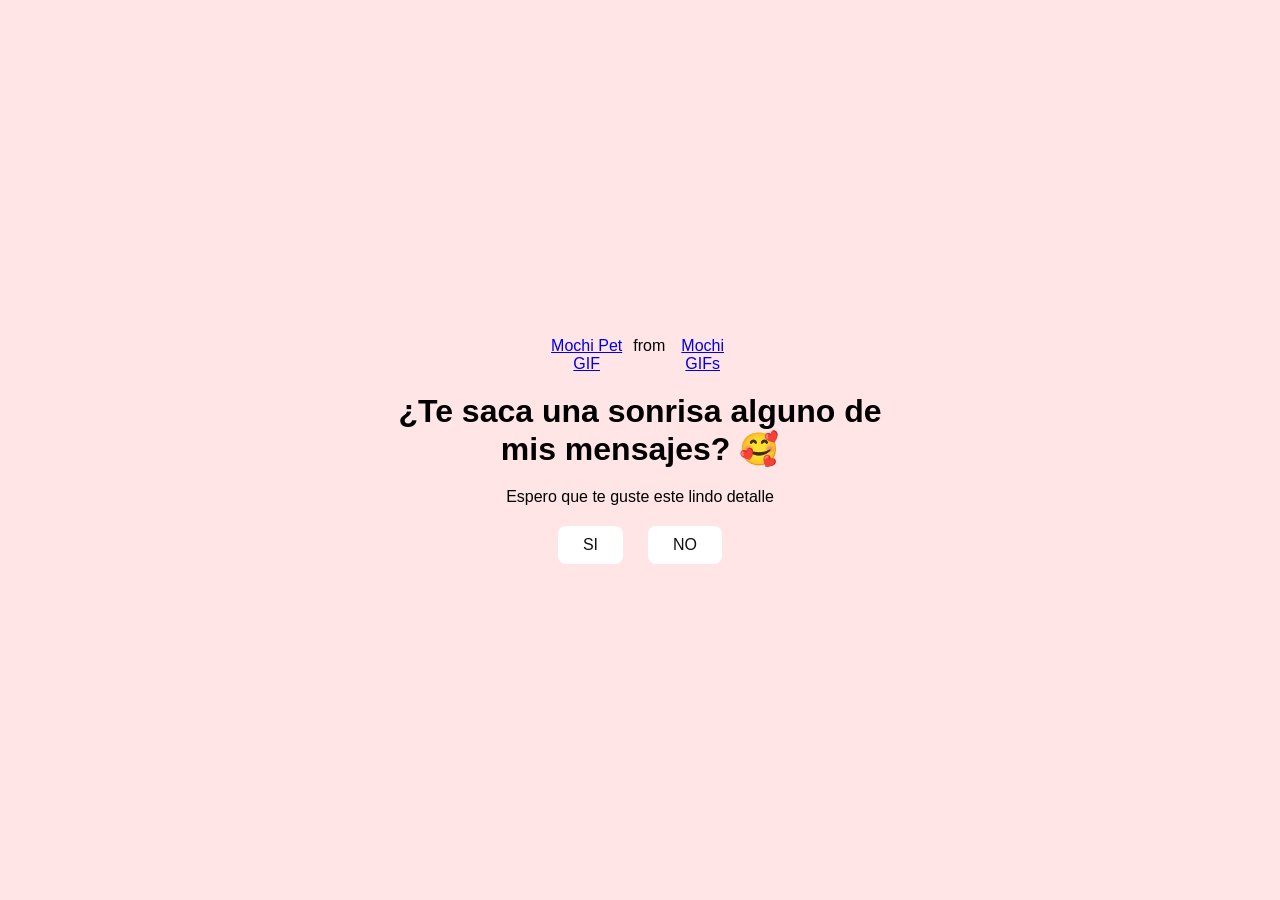
==== index.html @ 16d5e644 "update" ====
<!DOCTYPE html>
<html lang="en">
<head>
    <meta charset="UTF-8">
    <meta name="viewport" content="width=device-width, initial-scale=1.0">
    <link rel="stylesheet" href="style.css">
    <title>Te gustaria salir conmigo?</title>
</head>
<body>
    <div class="container">
        <div class="tenor-gif-embed" data-postid="2871482820979272488" data-share-method="host" data-aspect-ratio="1.28351" data-width="100%"><a href="https://tenor.com/view/mochi-pet-mochi-cat-cute-squiddy-gif-2871482820979272488">Mochi Pet GIF</a>from <a href="https://tenor.com/search/mochi-gifs">Mochi GIFs</a></div> <script type="text/javascript" async src="https://tenor.com/embed.js"></script>
        <h1>¿Te saca una sonrisa alguno de mis mensajes? 🥰</h1>
        <p>Espero que te guste este lindo detalle</p>
        <div class="btn">
            <a href="si.html">SI</a>
            <a href="no1.html">NO</a>
        </div>
    </div>
</body>
</html>
---- style.css ----
* {
    margin: 0;
    padding: 0;
    box-sizing: border-box;
    font-family: sans-serif;
}

body {
    position: relative;
    width: 100%;
    min-height: 100vh;
    display: flex;
    justify-content: center;
    align-items: center;
    background-color: #ffe5e5;
}

.container {
    display: flex;
    flex-direction: column;
    text-align: center;
    align-items: center;
    gap: 20px;
    max-width: 500px;
    margin: 20px;
}

.container .tenor-gif-embed {
    display: flex;
    max-width: 200px;
}

.container .btn {
    display: flex;
    gap: 25px;
}

.btn a {
    text-decoration: none;
    color: #111;
    background: #fff;
    padding: 10px 25px;
    border-radius: 8px;
    box-shadow: 0.5rem 1rem 3rem hsl(0, 0, 0,0.3);

}
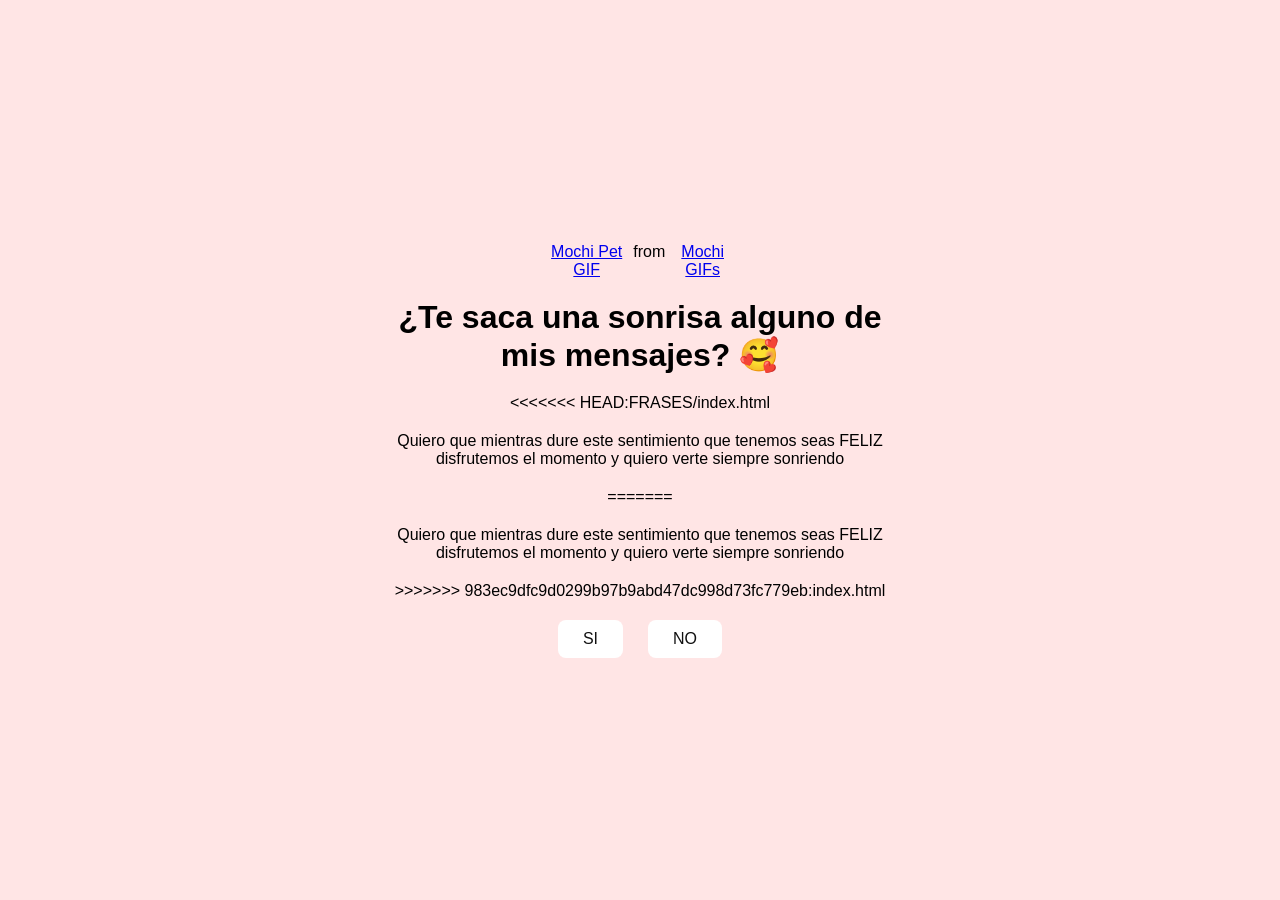
==== commit 96701bef: "update 2" ====
--- a/index.html
+++ b/index.html
@@ -4,17 +4,21 @@
     <meta charset="UTF-8">
     <meta name="viewport" content="width=device-width, initial-scale=1.0">
     <link rel="stylesheet" href="style.css">
-    <title>Te gustaria salir conmigo?</title>
+    <title>Te estas convirtiendo en alguien super especial</title>
 </head>
 <body>
     <div class="container">
         <div class="tenor-gif-embed" data-postid="2871482820979272488" data-share-method="host" data-aspect-ratio="1.28351" data-width="100%"><a href="https://tenor.com/view/mochi-pet-mochi-cat-cute-squiddy-gif-2871482820979272488">Mochi Pet GIF</a>from <a href="https://tenor.com/search/mochi-gifs">Mochi GIFs</a></div> <script type="text/javascript" async src="https://tenor.com/embed.js"></script>
         <h1>¿Te saca una sonrisa alguno de mis mensajes? 🥰</h1>
-        <p>Espero que te guste este lindo detalle</p>
+<<<<<<< HEAD:FRASES/index.html
+        <p>Quiero que mientras dure este sentimiento que tenemos seas FELIZ disfrutemos el momento y quiero verte siempre sonriendo</p>
+=======
+        <p> Quiero que mientras dure este sentimiento que tenemos seas FELIZ disfrutemos el momento y quiero verte siempre sonriendo  </p>
+>>>>>>> 983ec9dfc9d0299b97b9abd47dc998d73fc779eb:index.html
         <div class="btn">
             <a href="si.html">SI</a>
             <a href="no1.html">NO</a>
         </div>
     </div>
 </body>
-</html>+</html>
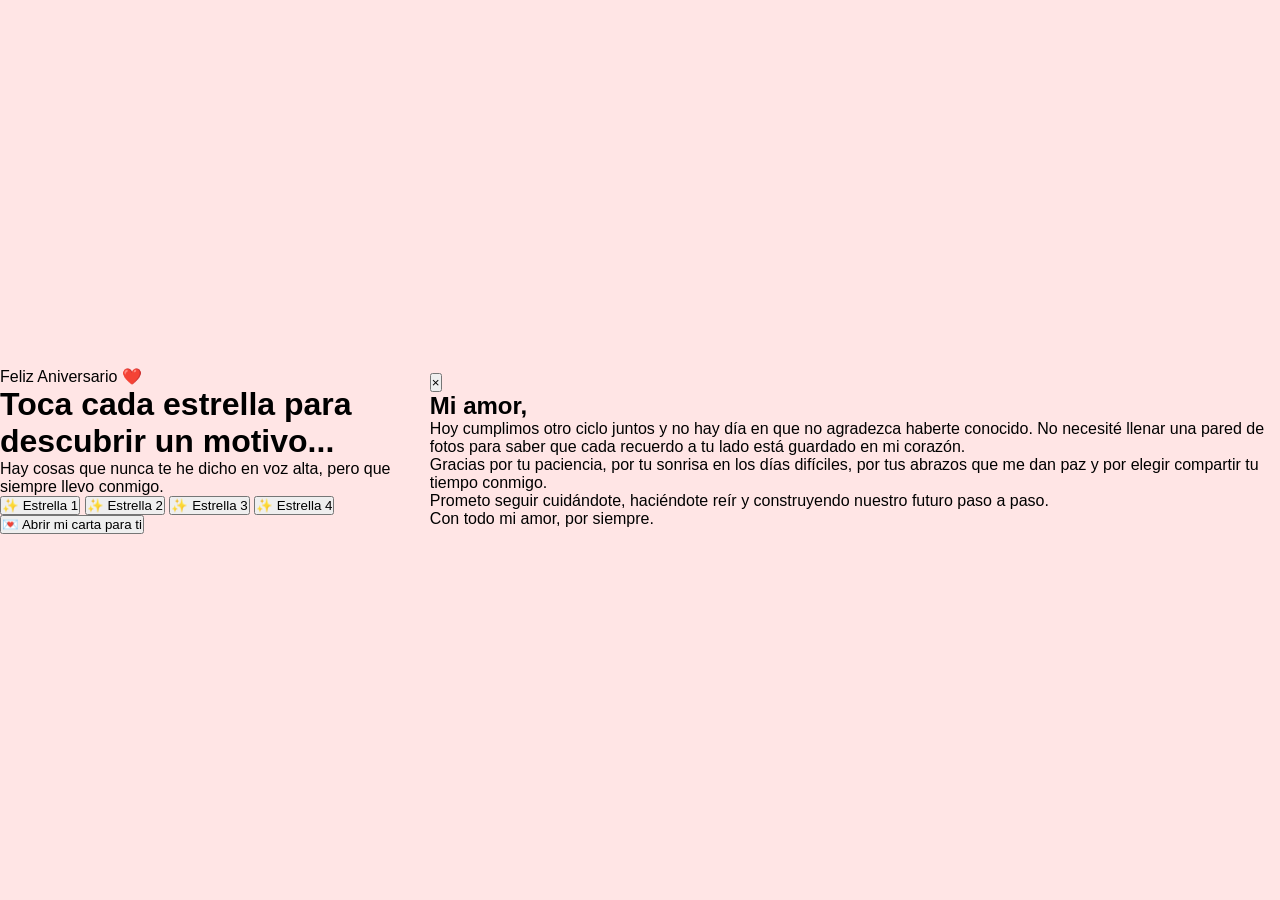
==== commit d68a675d: "Update HTML structure and content for anniversary page" ====
--- a/index.html
+++ b/index.html
@@ -1,24 +1,70 @@
 <!DOCTYPE html>
-<html lang="en">
+<html lang="es">
 <head>
-    <meta charset="UTF-8">
-    <meta name="viewport" content="width=device-width, initial-scale=1.0">
-    <link rel="stylesheet" href="style.css">
-    <title>Te estas convirtiendo en alguien super especial</title>
+  <meta charset="UTF-8">
+  <meta name="viewport" content="width=device-width, initial-scale=1.0">
+  <title>Para ti, mi amor ✨</title>
+  <link rel="stylesheet" href="style.css">
+  <link href="https://fonts.googleapis.com/css2?family=Caveat:wght@600&family=Poppins:wght@300;400;600&display=swap" rel="stylesheet">
 </head>
 <body>
-    <div class="container">
-        <div class="tenor-gif-embed" data-postid="2871482820979272488" data-share-method="host" data-aspect-ratio="1.28351" data-width="100%"><a href="https://tenor.com/view/mochi-pet-mochi-cat-cute-squiddy-gif-2871482820979272488">Mochi Pet GIF</a>from <a href="https://tenor.com/search/mochi-gifs">Mochi GIFs</a></div> <script type="text/javascript" async src="https://tenor.com/embed.js"></script>
-        <h1>¿Te saca una sonrisa alguno de mis mensajes? 🥰</h1>
-<<<<<<< HEAD:FRASES/index.html
-        <p>Quiero que mientras dure este sentimiento que tenemos seas FELIZ disfrutemos el momento y quiero verte siempre sonriendo</p>
-=======
-        <p> Quiero que mientras dure este sentimiento que tenemos seas FELIZ disfrutemos el momento y quiero verte siempre sonriendo  </p>
->>>>>>> 983ec9dfc9d0299b97b9abd47dc998d73fc779eb:index.html
-        <div class="btn">
-            <a href="si.html">SI</a>
-            <a href="no1.html">NO</a>
-        </div>
+
+  <!-- Fondo de estrellas animadas -->
+  <div id="sky"></div>
+
+  <!-- Contenedor principal -->
+  <main class="card">
+    <div class="header">
+      <span class="tag">Feliz Aniversario ❤️</span>
+      <h1 id="title">Toca cada estrella para descubrir un motivo...</h1>
+      <p class="subtitle">Hay cosas que nunca te he dicho en voz alta, pero que siempre llevo conmigo.</p>
     </div>
+
+    <!-- Las 4 estrellas interactivas -->
+    <div class="stars-grid">
+      <button class="star-btn" onclick="revealMemory(0)">
+        <span class="icon">✨</span>
+        <span class="label">Estrella 1</span>
+      </button>
+      <button class="star-btn" onclick="revealMemory(1)">
+        <span class="icon">✨</span>
+        <span class="label">Estrella 2</span>
+      </button>
+      <button class="star-btn" onclick="revealMemory(2)">
+        <span class="icon">✨</span>
+        <span class="label">Estrella 3</span>
+      </button>
+      <button class="star-btn" onclick="revealMemory(3)">
+        <span class="icon">✨</span>
+        <span class="label">Estrella 4</span>
+      </button>
+    </div>
+
+    <!-- Área donde aparece el texto al tocar una estrella -->
+    <div id="memory-display" class="memory-box hidden">
+      <p id="memory-text"></p>
+    </div>
+
+    <!-- Botón que se desbloquea al final -->
+    <div id="final-action" class="hidden">
+      <button class="btn-letter" onclick="openLetter()">💌 Abrir mi carta para ti</button>
+    </div>
+  </main>
+
+  <!-- Modal / Ventana de la carta final -->
+  <div id="letter-modal" class="modal hidden">
+    <div class="modal-content">
+      <button class="close-btn" onclick="closeLetter()">&times;</button>
+      <h2>Mi amor,</h2>
+      <div class="letter-body">
+        <p>Hoy cumplimos otro ciclo juntos y no hay día en que no agradezca haberte conocido. No necesité llenar una pared de fotos para saber que cada recuerdo a tu lado está guardado en mi corazón.</p>
+        <p>Gracias por tu paciencia, por tu sonrisa en los días difíciles, por tus abrazos que me dan paz y por elegir compartir tu tiempo conmigo.</p>
+        <p>Prometo seguir cuidándote, haciéndote reír y construyendo nuestro futuro paso a paso.</p>
+        <p class="signature">Con todo mi amor, por siempre.</p>
+      </div>
+    </div>
+  </div>
+
+  <script src="script.js"></script>
 </body>
 </html>
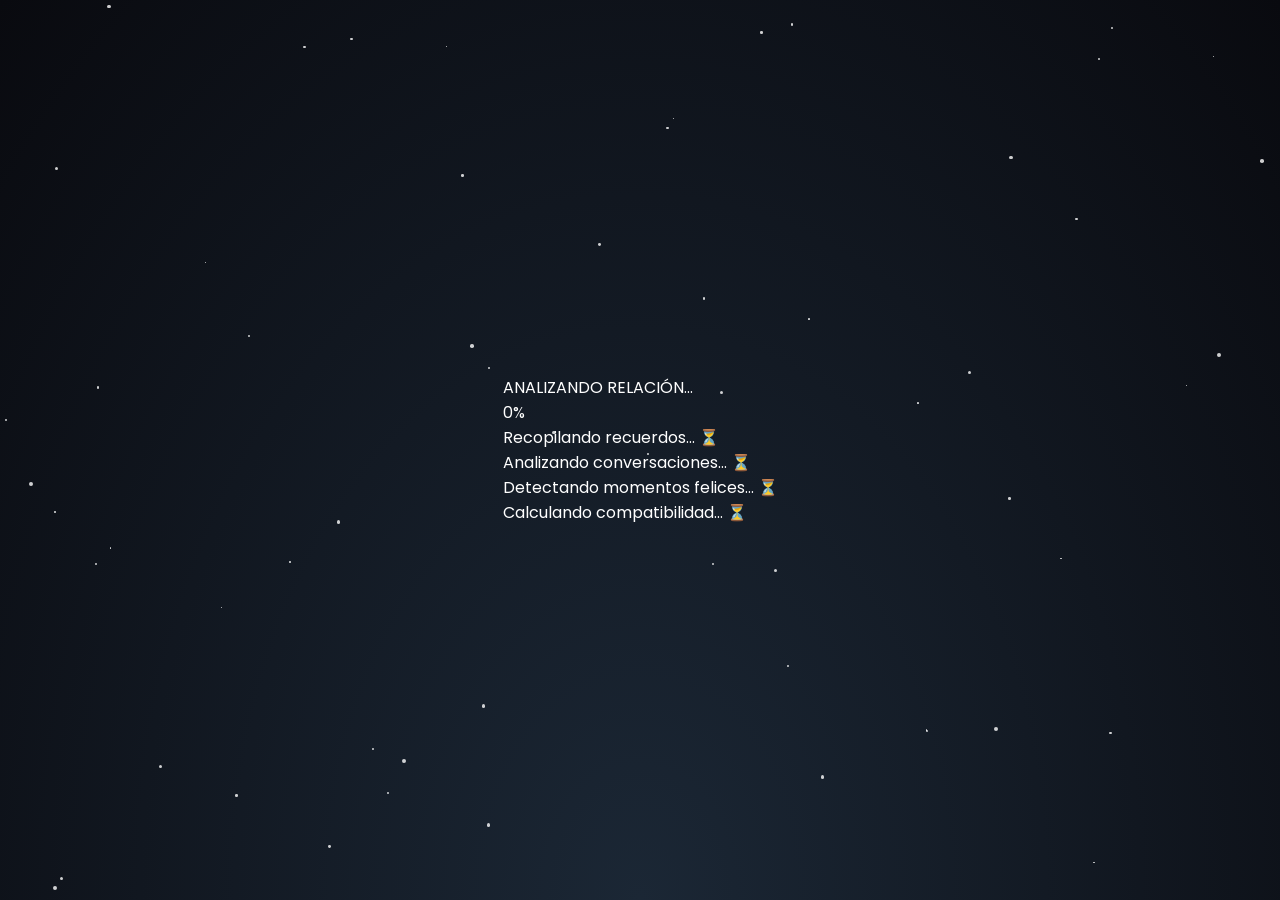
==== commit 766b7f5f: "Update index.html" ====
--- a/index.html
+++ b/index.html
@@ -5,18 +5,45 @@
   <meta name="viewport" content="width=device-width, initial-scale=1.0">
   <title>Para ti, mi amor ✨</title>
   <link rel="stylesheet" href="style.css">
-  <link href="https://fonts.googleapis.com/css2?family=Caveat:wght@600&family=Poppins:wght@300;400;600&display=swap" rel="stylesheet">
+  <link href="https://fonts.googleapis.com/css2?family=Caveat:wght@600&family=Poppins:wght@300;400;600&family=Fira+Code:wght@400;600&display=swap" rel="stylesheet">
 </head>
 <body>
 
-  <!-- Fondo de estrellas animadas -->
+  <!-- PANTALLA DE INICIO: Simulando el Análisis del Sistema -->
+  <div id="intro-screen" class="intro-overlay">
+    <div class="terminal-box">
+      <p class="terminal-header">ANALIZANDO RELACIÓN...</p>
+      
+      <div class="progress-bar-container">
+        <div id="progress-fill"></div>
+      </div>
+      <p id="progress-text">0%</p>
+
+      <div class="checklist">
+        <div id="check-1" class="check-item">Recopilando recuerdos... <span class="mark">⏳</span></div>
+        <div id="check-2" class="check-item">Analizando conversaciones... <span class="mark">⏳</span></div>
+        <div id="check-3" class="check-item">Detectando momentos felices... <span class="mark">⏳</span></div>
+        <div id="check-4" class="check-item">Calculando compatibilidad... <span class="mark">⏳</span></div>
+      </div>
+
+      <!-- Resultado del Error 404 (Aparece al terminar la carga) -->
+      <div id="error-container" class="error-container hidden">
+        <h1 class="error-code">ERROR 404</h1>
+        <p class="error-title">No se puede calcular.</p>
+        <p class="error-quote">"Hay cosas que no caben en un algoritmo."</p>
+        <p class="error-emoji">😂❤️</p>
+        <button class="btn-start" onclick="startExperience()">Entrar a nuestra historia ✨</button>
+      </div>
+    </div>
+  </div>
+
+  <!-- FONDO DE ESTRELLAS Y EXPERIENCIA REAL (Oculto al inicio) -->
   <div id="sky"></div>
 
-  <!-- Contenedor principal -->
-  <main class="card">
+  <main id="main-content" class="card hidden">
     <div class="header">
       <span class="tag">Feliz Aniversario ❤️</span>
-      <h1 id="title">Toca cada estrella para descubrir un motivo...</h1>
+      <h1>Toca cada estrella para descubrir un motivo...</h1>
       <p class="subtitle">Hay cosas que nunca te he dicho en voz alta, pero que siempre llevo conmigo.</p>
     </div>
 
@@ -40,26 +67,26 @@
       </button>
     </div>
 
-    <!-- Área donde aparece el texto al tocar una estrella -->
+    <!-- Área de mensajes -->
     <div id="memory-display" class="memory-box hidden">
       <p id="memory-text"></p>
     </div>
 
-    <!-- Botón que se desbloquea al final -->
+    <!-- Botón final de la carta -->
     <div id="final-action" class="hidden">
       <button class="btn-letter" onclick="openLetter()">💌 Abrir mi carta para ti</button>
     </div>
   </main>
 
-  <!-- Modal / Ventana de la carta final -->
+  <!-- Modal de la carta -->
   <div id="letter-modal" class="modal hidden">
     <div class="modal-content">
       <button class="close-btn" onclick="closeLetter()">&times;</button>
       <h2>Mi amor,</h2>
       <div class="letter-body">
-        <p>Hoy cumplimos otro ciclo juntos y no hay día en que no agradezca haberte conocido. No necesité llenar una pared de fotos para saber que cada recuerdo a tu lado está guardado en mi corazón.</p>
-        <p>Gracias por tu paciencia, por tu sonrisa en los días difíciles, por tus abrazos que me dan paz y por elegir compartir tu tiempo conmigo.</p>
-        <p>Prometo seguir cuidándote, haciéndote reír y construyendo nuestro futuro paso a paso.</p>
+        <p>Ningún sistema del mundo podría calcular lo mucho que significas para mí. Ni los números ni los códigos alcanzan para medir todo lo bonito que hemos construido.</p>
+        <p>Gracias por tu paciencia, por tu risa, por tus abrazos y por elegir caminar a mi lado. Eres mi casualidad más bonita y mi certeza favorita.</p>
+        <p>Prometo seguir cuidándote y haciendo de cada día un motivo para sonreír.</p>
         <p class="signature">Con todo mi amor, por siempre.</p>
       </div>
     </div>
--- a/style.css
+++ b/style.css
@@ -1,46 +1,236 @@
 * {
-    margin: 0;
-    padding: 0;
-    box-sizing: border-box;
-    font-family: sans-serif;
+  margin: 0;
+  padding: 0;
+  box-sizing: border-box;
 }
 
 body {
-    position: relative;
-    width: 100%;
-    min-height: 100vh;
-    display: flex;
-    justify-content: center;
-    align-items: center;
-    background-color: #ffe5e5;
-}
-
-.container {
-    display: flex;
-    flex-direction: column;
-    text-align: center;
-    align-items: center;
-    gap: 20px;
-    max-width: 500px;
-    margin: 20px;
-}
-
-.container .tenor-gif-embed {
-    display: flex;
-    max-width: 200px;
-}
-
-.container .btn {
-    display: flex;
-    gap: 25px;
-}
-
-.btn a {
-    text-decoration: none;
-    color: #111;
-    background: #fff;
-    padding: 10px 25px;
-    border-radius: 8px;
-    box-shadow: 0.5rem 1rem 3rem hsl(0, 0, 0,0.3);
-
-}+  min-height: 100vh;
+  background: radial-gradient(ellipse at bottom, #1B2735 0%, #090A0F 100%);
+  color: #fff;
+  font-family: 'Poppins', sans-serif;
+  display: flex;
+  justify-content: center;
+  align-items: center;
+  padding: 20px;
+  overflow-x: hidden;
+  position: relative;
+}
+
+/* Partículas del cielo */
+#sky {
+  position: fixed;
+  top: 0;
+  left: 0;
+  width: 100%;
+  height: 100%;
+  pointer-events: none;
+  z-index: 1;
+}
+
+.star-particle {
+  position: absolute;
+  background: white;
+  border-radius: 50%;
+  opacity: 0.8;
+  animation: twinkle infinite alternate;
+}
+
+@keyframes twinkle {
+  0% { opacity: 0.2; transform: scale(0.8); }
+  100% { opacity: 1; transform: scale(1.2); }
+}
+
+/* Tarjeta Central */
+.card {
+  position: relative;
+  z-index: 2;
+  background: rgba(255, 255, 255, 0.08);
+  backdrop-filter: blur(15px);
+  -webkit-backdrop-filter: blur(15px);
+  border: 1px solid rgba(255, 255, 255, 0.15);
+  border-radius: 24px;
+  padding: 35px 25px;
+  max-width: 480px;
+  width: 100%;
+  text-align: center;
+  box-shadow: 0 15px 35px rgba(0, 0, 0, 0.5);
+}
+
+.tag {
+  background: rgba(255, 75, 110, 0.2);
+  color: #ff758c;
+  padding: 6px 14px;
+  border-radius: 20px;
+  font-size: 0.85rem;
+  font-weight: 600;
+  display: inline-block;
+  margin-bottom: 12px;
+}
+
+h1 {
+  font-size: 1.4rem;
+  font-weight: 600;
+  margin-bottom: 10px;
+  line-height: 1.4;
+}
+
+.subtitle {
+  font-size: 0.9rem;
+  color: #d1d5db;
+  margin-bottom: 25px;
+}
+
+/* Botones de Estrellas */
+.stars-grid {
+  display: grid;
+  grid-template-columns: repeat(2, 1fr);
+  gap: 15px;
+  margin-bottom: 20px;
+}
+
+.star-btn {
+  background: rgba(255, 255, 255, 0.05);
+  border: 1px solid rgba(255, 255, 255, 0.2);
+  color: #fff;
+  border-radius: 16px;
+  padding: 18px 10px;
+  cursor: pointer;
+  display: flex;
+  flex-direction: column;
+  align-items: center;
+  gap: 6px;
+  transition: all 0.3s ease;
+}
+
+.star-btn .icon {
+  font-size: 1.8rem;
+  transition: transform 0.3s;
+}
+
+.star-btn .label {
+  font-size: 0.85rem;
+  font-weight: 500;
+}
+
+.star-btn:hover {
+  background: rgba(255, 215, 0, 0.15);
+  border-color: #ffd700;
+  transform: translateY(-3px);
+}
+
+.star-btn.opened {
+  border-color: #ff758c;
+  background: rgba(255, 117, 140, 0.15);
+}
+
+/* Área de mensajes */
+.memory-box {
+  background: rgba(0, 0, 0, 0.3);
+  border-radius: 16px;
+  padding: 16px;
+  margin-top: 15px;
+  border-left: 3px solid #ff758c;
+  animation: fadeIn 0.4s ease;
+}
+
+.memory-box p {
+  font-size: 0.95rem;
+  font-style: italic;
+  color: #ffebef;
+}
+
+/* Botón Carta */
+.btn-letter {
+  margin-top: 25px;
+  width: 100%;
+  padding: 14px;
+  border: none;
+  border-radius: 14px;
+  background: linear-gradient(135deg, #ff758c 0%, #ff7eb3 100%);
+  color: white;
+  font-weight: 600;
+  font-size: 1rem;
+  cursor: pointer;
+  box-shadow: 0 4px 15px rgba(255, 117, 140, 0.4);
+  animation: bounce 1.5s infinite;
+}
+
+/* Modal Carta */
+.modal {
+  position: fixed;
+  top: 0;
+  left: 0;
+  width: 100%;
+  height: 100%;
+  background: rgba(0, 0, 0, 0.7);
+  backdrop-filter: blur(8px);
+  z-index: 10;
+  display: flex;
+  justify-content: center;
+  align-items: center;
+  padding: 20px;
+}
+
+.modal-content {
+  background: #fffdf9;
+  color: #333;
+  padding: 30px;
+  border-radius: 20px;
+  max-width: 440px;
+  position: relative;
+  box-shadow: 0 10px 30px rgba(0,0,0,0.5);
+  animation: scaleUp 0.3s ease;
+}
+
+.modal-content h2 {
+  font-family: 'Caveat', cursive;
+  font-size: 2rem;
+  color: #d83a56;
+  margin-bottom: 15px;
+}
+
+.letter-body p {
+  font-size: 0.95rem;
+  line-height: 1.6;
+  margin-bottom: 12px;
+  color: #4a4a4a;
+}
+
+.signature {
+  font-family: 'Caveat', cursive;
+  font-size: 1.4rem !important;
+  color: #d83a56;
+  margin-top: 15px;
+  text-align: right;
+}
+
+.close-btn {
+  position: absolute;
+  top: 12px;
+  right: 15px;
+  background: none;
+  border: none;
+  font-size: 1.8rem;
+  cursor: pointer;
+  color: #888;
+}
+
+.hidden {
+  display: none !important;
+}
+
+@keyframes fadeIn {
+  from { opacity: 0; transform: translateY(6px); }
+  to { opacity: 1; transform: translateY(0); }
+}
+
+@keyframes scaleUp {
+  from { opacity: 0; transform: scale(0.9); }
+  to { opacity: 1; transform: scale(1); }
+}
+
+@keyframes bounce {
+  0%, 100% { transform: translateY(0); }
+  50% { transform: translateY(-4px); }
+}
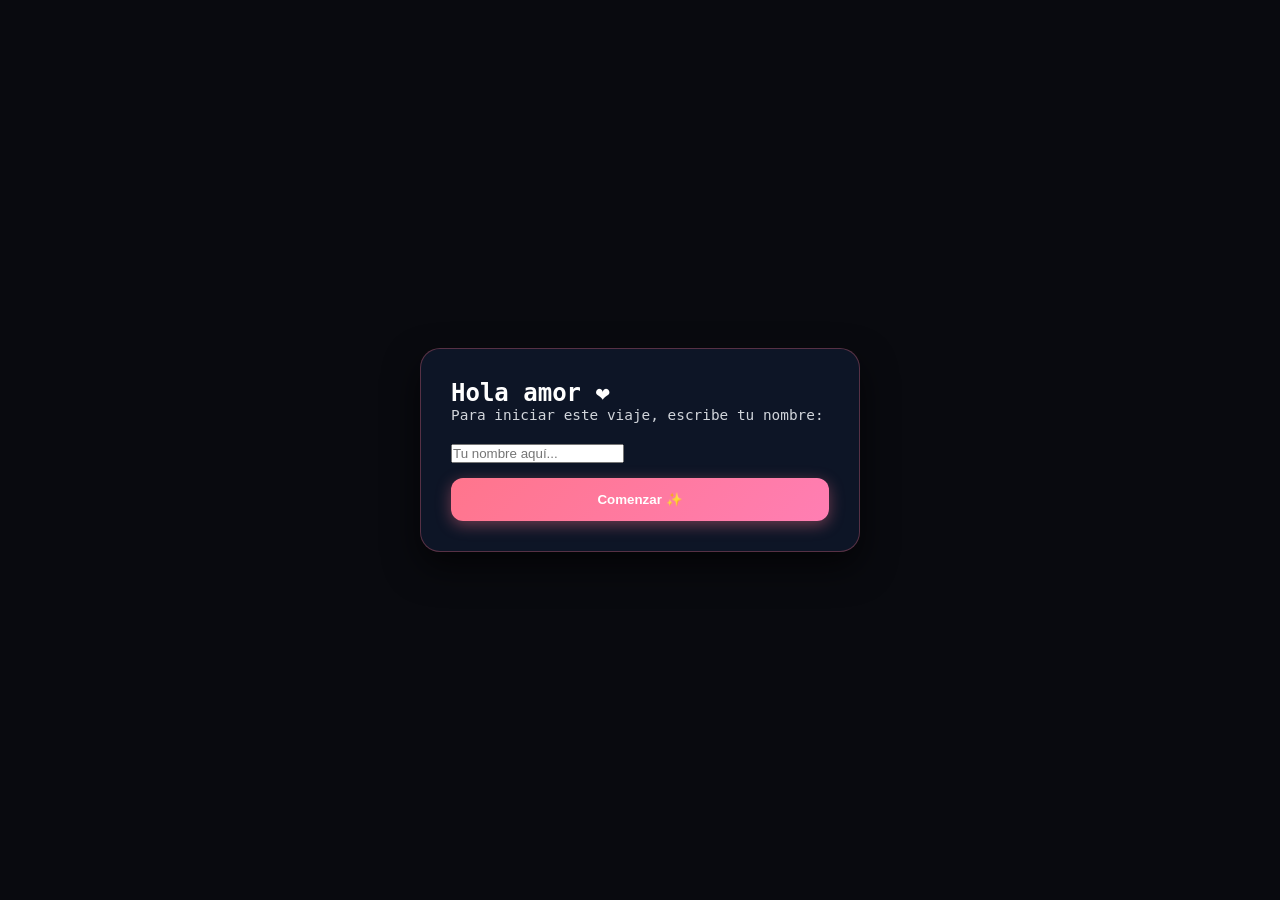
==== commit aa4c2f6b: "Update index.html" ====
--- a/index.html
+++ b/index.html
@@ -9,35 +9,48 @@
 </head>
 <body>
 
-  <!-- PANTALLA DE INICIO: Simulando el Análisis del Sistema -->
+  <!-- PANTALLA DE INICIO: Ingreso de Nombre -->
   <div id="intro-screen" class="intro-overlay">
     <div class="terminal-box">
-      <p class="terminal-header">ANALIZANDO RELACIÓN...</p>
       
-      <div class="progress-bar-container">
-        <div id="progress-fill"></div>
-      </div>
-      <p id="progress-text">0%</p>
-
-      <div class="checklist">
-        <div id="check-1" class="check-item">Recopilando recuerdos... <span class="mark">⏳</span></div>
-        <div id="check-2" class="check-item">Analizando conversaciones... <span class="mark">⏳</span></div>
-        <div id="check-3" class="check-item">Detectando momentos felices... <span class="mark">⏳</span></div>
-        <div id="check-4" class="check-item">Calculando compatibilidad... <span class="mark">⏳</span></div>
+      <!-- Paso 1: Pedir nombre -->
+      <div id="name-prompt-container">
+        <h2 class="terminal-title-big">Hola amor ❤️</h2>
+        <p class="subtitle" style="margin-bottom: 20px;">Para iniciar este viaje, escribe tu nombre:</p>
+        <input type="text" id="partner-name" placeholder="Tu nombre aquí..." autocomplete="off">
+        <button class="btn-start" onclick="startLoadingSequence()" style="margin-top: 15px;">Comenzar ✨</button>
       </div>
 
-      <!-- Resultado del Error 404 (Aparece al terminar la carga) -->
+      <!-- Paso 2: Simulador de Carga (Oculto al inicio) -->
+      <div id="loading-container" class="hidden">
+        <p class="terminal-header" id="analysis-title">ANALIZANDO RELACIÓN...</p>
+        
+        <div class="progress-bar-container">
+          <div id="progress-fill"></div>
+        </div>
+        <p id="progress-text">0%</p>
+
+        <div class="checklist">
+          <div id="check-1" class="check-item">Recopilando recuerdos... <span class="mark">⏳</span></div>
+          <div id="check-2" class="check-item">Analizando conversaciones... <span class="mark">⏳</span></div>
+          <div id="check-3" class="check-item">Detectando momentos felices... <span class="mark">⏳</span></div>
+          <div id="check-4" class="check-item">Calculando compatibilidad... <span class="mark">⏳</span></div>
+        </div>
+      </div>
+
+      <!-- Paso 3: Error 404 (Oculto al inicio) -->
       <div id="error-container" class="error-container hidden">
         <h1 class="error-code">ERROR 404</h1>
-        <p class="error-title">No se puede calcular.</p>
+        <p class="error-title">No se puede calcular para <span id="display-name">mi amor</span>.</p>
         <p class="error-quote">"Hay cosas que no caben en un algoritmo."</p>
         <p class="error-emoji">😂❤️</p>
         <button class="btn-start" onclick="startExperience()">Entrar a nuestra historia ✨</button>
       </div>
+
     </div>
   </div>
 
-  <!-- FONDO DE ESTRELLAS Y EXPERIENCIA REAL (Oculto al inicio) -->
+  <!-- ESTRELLAS Y EXPERIENCIA PRINCIPAL -->
   <div id="sky"></div>
 
   <main id="main-content" class="card hidden">
@@ -47,7 +60,6 @@
       <p class="subtitle">Hay cosas que nunca te he dicho en voz alta, pero que siempre llevo conmigo.</p>
     </div>
 
-    <!-- Las 4 estrellas interactivas -->
     <div class="stars-grid">
       <button class="star-btn" onclick="revealMemory(0)">
         <span class="icon">✨</span>
@@ -67,18 +79,16 @@
       </button>
     </div>
 
-    <!-- Área de mensajes -->
     <div id="memory-display" class="memory-box hidden">
       <p id="memory-text"></p>
     </div>
 
-    <!-- Botón final de la carta -->
     <div id="final-action" class="hidden">
       <button class="btn-letter" onclick="openLetter()">💌 Abrir mi carta para ti</button>
     </div>
   </main>
 
-  <!-- Modal de la carta -->
+  <!-- Modal Carta -->
   <div id="letter-modal" class="modal hidden">
     <div class="modal-content">
       <button class="close-btn" onclick="closeLetter()">&times;</button>
--- a/style.css
+++ b/style.css
@@ -17,7 +17,135 @@
   position: relative;
 }
 
-/* Partículas del cielo */
+/* Pantalla de Intro / Terminal */
+.intro-overlay {
+  position: fixed;
+  top: 0;
+  left: 0;
+  width: 100%;
+  height: 100%;
+  background: #090A0F;
+  z-index: 100;
+  display: flex;
+  justify-content: center;
+  align-items: center;
+  padding: 20px;
+}
+
+.terminal-box {
+  background: rgba(15, 23, 42, 0.9);
+  border: 1px solid rgba(255, 117, 140, 0.3);
+  border-radius: 20px;
+  padding: 30px;
+  max-width: 440px;
+  width: 100%;
+  font-family: 'Fira Code', monospace;
+  box-shadow: 0 15px 35px rgba(0,0,0,0.6);
+}
+
+.terminal-header {
+  font-size: 1.1rem;
+  color: #ff758c;
+  margin-bottom: 15px;
+  font-weight: 600;
+}
+
+.progress-bar-container {
+  background: rgba(255, 255, 255, 0.1);
+  border-radius: 10px;
+  height: 12px;
+  overflow: hidden;
+  margin-bottom: 8px;
+}
+
+#progress-fill {
+  height: 100%;
+  width: 0%;
+  background: linear-gradient(90deg, #ff758c, #ffd700);
+  transition: width 0.1s linear;
+}
+
+#progress-text {
+  text-align: right;
+  font-size: 0.85rem;
+  color: #aaa;
+  margin-bottom: 20px;
+}
+
+.checklist {
+  display: flex;
+  flex-direction: column;
+  gap: 10px;
+  font-size: 0.9rem;
+}
+
+.check-item {
+  display: flex;
+  justify-content: space-between;
+  color: #8892b0;
+  opacity: 0.4;
+  transition: opacity 0.3s;
+}
+
+.check-item.active {
+  opacity: 1;
+  color: #fff;
+}
+
+/* Estilo Error 404 */
+.error-container {
+  text-align: center;
+  animation: fadeIn 0.5s ease;
+}
+
+.error-code {
+  font-size: 2.5rem;
+  color: #ff758c;
+  font-weight: 700;
+  margin-bottom: 5px;
+}
+
+.error-title {
+  font-size: 1.2rem;
+  font-weight: 600;
+  margin-bottom: 15px;
+}
+
+.error-quote {
+  font-style: italic;
+  font-size: 1rem;
+  color: #e2e8f0;
+  margin-bottom: 10px;
+  background: rgba(255, 255, 255, 0.05);
+  padding: 12px;
+  border-radius: 10px;
+  border-left: 3px solid #ff758c;
+}
+
+.error-emoji {
+  font-size: 1.8rem;
+  margin-bottom: 20px;
+}
+
+.btn-start {
+  width: 100%;
+  padding: 14px;
+  border: none;
+  border-radius: 12px;
+  background: linear-gradient(135deg, #ff758c 0%, #ff7eb3 100%);
+  color: white;
+  font-weight: 600;
+  font-family: 'Poppins', sans-serif;
+  cursor: pointer;
+  box-shadow: 0 4px 15px rgba(255, 117, 140, 0.4);
+  transition: transform 0.2s;
+}
+
+.btn-start:hover {
+  transform: scale(1.02);
+}
+
+/* Cielo de Estrellas y Tarjeta Principal */
 #sky {
   position: fixed;
   top: 0;
@@ -41,7 +169,6 @@
   100% { opacity: 1; transform: scale(1.2); }
 }
 
-/* Tarjeta Central */
 .card {
   position: relative;
   z-index: 2;
@@ -68,7 +195,7 @@
   margin-bottom: 12px;
 }
 
-h1 {
+.card h1 {
   font-size: 1.4rem;
   font-weight: 600;
   margin-bottom: 10px;
@@ -81,7 +208,6 @@
   margin-bottom: 25px;
 }
 
-/* Botones de Estrellas */
 .stars-grid {
   display: grid;
   grid-template-columns: repeat(2, 1fr);
@@ -105,7 +231,6 @@
 
 .star-btn .icon {
   font-size: 1.8rem;
-  transition: transform 0.3s;
 }
 
 .star-btn .label {
@@ -124,7 +249,6 @@
   background: rgba(255, 117, 140, 0.15);
 }
 
-/* Área de mensajes */
 .memory-box {
   background: rgba(0, 0, 0, 0.3);
   border-radius: 16px;
@@ -140,7 +264,6 @@
   color: #ffebef;
 }
 
-/* Botón Carta */
 .btn-letter {
   margin-top: 25px;
   width: 100%;
@@ -153,7 +276,6 @@
   font-size: 1rem;
   cursor: pointer;
   box-shadow: 0 4px 15px rgba(255, 117, 140, 0.4);
-  animation: bounce 1.5s infinite;
 }
 
 /* Modal Carta */
@@ -229,8 +351,3 @@
   from { opacity: 0; transform: scale(0.9); }
   to { opacity: 1; transform: scale(1); }
 }
-
-@keyframes bounce {
-  0%, 100% { transform: translateY(0); }
-  50% { transform: translateY(-4px); }
-}
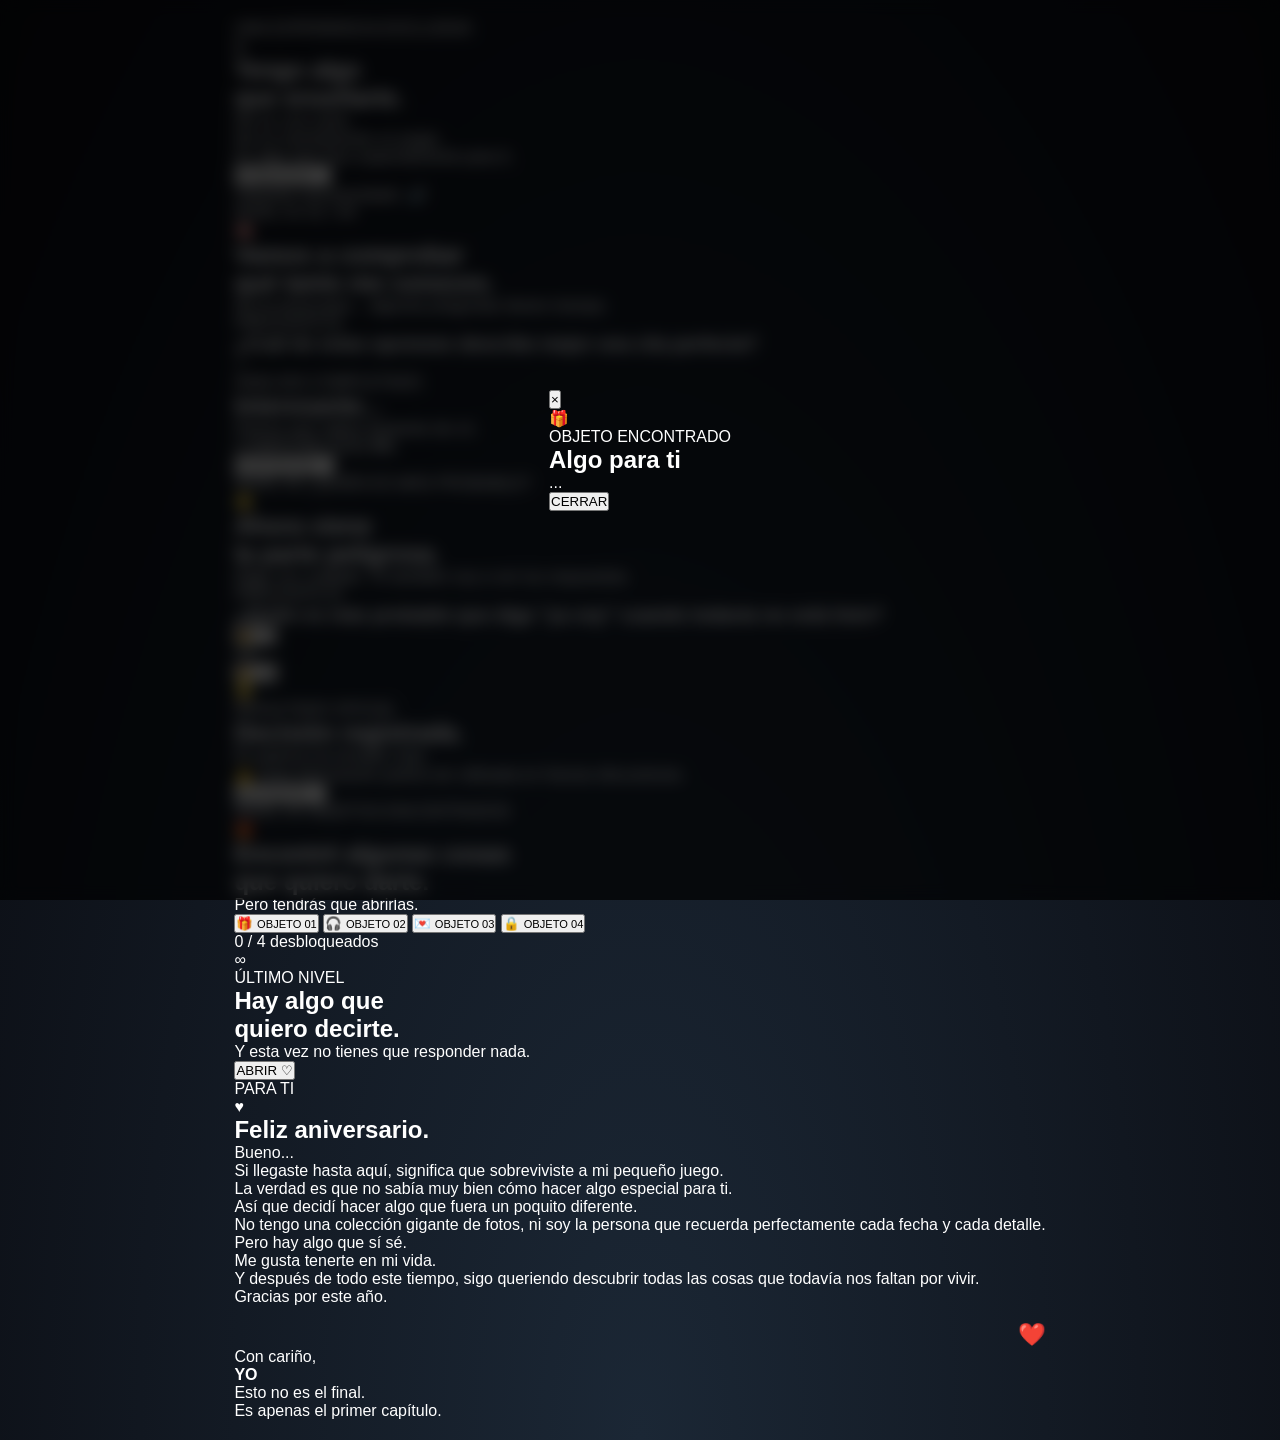
==== commit b1479d5f: "Update index.html" ====
--- a/index.html
+++ b/index.html
@@ -1,107 +1,482 @@
 <!DOCTYPE html>
 <html lang="es">
 <head>
-  <meta charset="UTF-8">
-  <meta name="viewport" content="width=device-width, initial-scale=1.0">
-  <title>Para ti, mi amor ✨</title>
-  <link rel="stylesheet" href="style.css">
-  <link href="https://fonts.googleapis.com/css2?family=Caveat:wght@600&family=Poppins:wght@300;400;600&family=Fira+Code:wght@400;600&display=swap" rel="stylesheet">
+    <meta charset="UTF-8">
+    <meta name="viewport" content="width=device-width, initial-scale=1.0">
+
+    <title>Una pequeña aventura ❤️</title>
+
+    <link rel="stylesheet" href="style.css">
 </head>
+
 <body>
 
-  <!-- PANTALLA DE INICIO: Ingreso de Nombre -->
-  <div id="intro-screen" class="intro-overlay">
-    <div class="terminal-box">
-      
-      <!-- Paso 1: Pedir nombre -->
-      <div id="name-prompt-container">
-        <h2 class="terminal-title-big">Hola amor ❤️</h2>
-        <p class="subtitle" style="margin-bottom: 20px;">Para iniciar este viaje, escribe tu nombre:</p>
-        <input type="text" id="partner-name" placeholder="Tu nombre aquí..." autocomplete="off">
-        <button class="btn-start" onclick="startLoadingSequence()" style="margin-top: 15px;">Comenzar ✨</button>
-      </div>
-
-      <!-- Paso 2: Simulador de Carga (Oculto al inicio) -->
-      <div id="loading-container" class="hidden">
-        <p class="terminal-header" id="analysis-title">ANALIZANDO RELACIÓN...</p>
-        
-        <div class="progress-bar-container">
-          <div id="progress-fill"></div>
+    <!-- Fondo -->
+    <div class="background">
+        <div class="stars"></div>
+        <div class="glow glow-1"></div>
+        <div class="glow glow-2"></div>
+    </div>
+
+    <!-- ========================================= -->
+    <!-- INTRO -->
+    <!-- ========================================= -->
+
+    <main id="game">
+
+        <section class="screen active" id="intro">
+
+            <div class="intro-content">
+
+                <div class="small-label">
+                    UNA EXPERIENCIA EXCLUSIVA
+                </div>
+
+                <div class="heart-logo">
+                    ♥
+                </div>
+
+                <h1>
+                    Tengo algo<br>
+                    que enseñarte.
+                </h1>
+
+                <p class="intro-text">
+                    No es una carta.<br>
+                    No es exactamente un juego.<br>
+                    Es algo que hice especialmente para ti.
+                </p>
+
+                <button class="main-button" onclick="startGame()">
+                    COMENZAR
+                    <span>→</span>
+                </button>
+
+                <div class="tiny-text">
+                    Volumen recomendado: 🔊
+                </div>
+
+            </div>
+
+        </section>
+
+
+        <!-- ========================================= -->
+        <!-- NIVEL 1 -->
+        <!-- ========================================= -->
+
+        <section class="screen" id="level1">
+
+            <div class="game-header">
+                <span>NIVEL 01</span>
+                <span id="progress1">01 / 04</span>
+            </div>
+
+            <div class="question-container">
+
+                <div class="level-icon">
+                    🧠
+                </div>
+
+                <h2>
+                    Vamos a comprobar<br>
+                    qué tanto me conoces.
+                </h2>
+
+                <p class="question-subtitle">
+                    No te preocupes... algunas preguntas tienen trampa.
+                </p>
+
+                <div id="question-box">
+
+                    <div class="question-number">
+                        PREGUNTA 01
+                    </div>
+
+                    <h3 id="question">
+                        ¿Cuál de estas opciones describe mejor una cita perfecta?
+                    </h3>
+
+                    <div id="answers" class="answers"></div>
+
+                </div>
+
+            </div>
+
+        </section>
+
+
+        <!-- ========================================= -->
+        <!-- RESULTADO NIVEL 1 -->
+        <!-- ========================================= -->
+
+        <section class="screen" id="result1">
+
+            <div class="result-content">
+
+                <div class="result-icon">
+                    ✓
+                </div>
+
+                <div class="small-label">
+                    ANÁLISIS COMPLETADO
+                </div>
+
+                <h2>
+                    Interesante...
+                </h2>
+
+                <p id="result-text">
+                    Parece que sabes bastante de mí.
+                </p>
+
+                <div class="loading-bar">
+                    <div id="compatibility-bar"></div>
+                </div>
+
+                <div class="compatibility">
+                    <span>COMPATIBILIDAD</span>
+                    <strong id="compatibility-number">0%</strong>
+                </div>
+
+                <button class="main-button" onclick="goTo('level2')">
+                    CONTINUAR
+                    <span>→</span>
+                </button>
+
+            </div>
+
+        </section>
+
+
+        <!-- ========================================= -->
+        <!-- NIVEL 2 -->
+        <!-- ========================================= -->
+
+        <section class="screen" id="level2">
+
+            <div class="game-header">
+                <span>NIVEL 02</span>
+                <span>¿QUIÉN ES MÁS PROBABLE?</span>
+            </div>
+
+            <div class="question-container">
+
+                <div class="level-icon">
+                    😂
+                </div>
+
+                <h2>
+                    Ahora viene<br>
+                    la parte peligrosa.
+                </h2>
+
+                <p class="question-subtitle">
+                    Elige con cuidado. Yo también voy a ver tus respuestas.
+                </p>
+
+                <div id="who-question-box">
+
+                    <div class="question-number">
+                        PREGUNTA 01
+                    </div>
+
+                    <h3 id="who-question">
+                        ¿Quién es más probable que diga "ya voy" cuando todavía no está listo?
+                    </h3>
+
+                    <div class="duel-buttons">
+
+                        <button onclick="answerWho('her')">
+                            <span class="avatar">👩</span>
+                            <span id="her-name">TÚ</span>
+                        </button>
+
+                        <div class="vs">
+                            VS
+                        </div>
+
+                        <button onclick="answerWho('me')">
+                            <span class="avatar">👨</span>
+                            <span>YO</span>
+                        </button>
+
+                    </div>
+
+                </div>
+
+            </div>
+
+        </section>
+
+
+        <!-- ========================================= -->
+        <!-- RESULTADO NIVEL 2 -->
+        <!-- ========================================= -->
+
+        <section class="screen" id="result2">
+
+            <div class="result-content">
+
+                <div class="result-icon laughing">
+                    😂
+                </div>
+
+                <div class="small-label">
+                    RESULTADO OFICIAL
+                </div>
+
+                <h2 id="who-result-title">
+                    Decisión registrada.
+                </h2>
+
+                <p id="who-result">
+                    El sistema ha tomado nota.
+                </p>
+
+                <div class="warning-box">
+                    ⚠️ Esta información podría ser utilizada
+                    en futuras discusiones.
+                </div>
+
+                <button class="main-button" onclick="goTo('level3')">
+                    SIGUIENTE
+                    <span>→</span>
+                </button>
+
+            </div>
+
+        </section>
+
+
+        <!-- ========================================= -->
+        <!-- NIVEL 3 - CAJAS -->
+        <!-- ========================================= -->
+
+        <section class="screen" id="level3">
+
+            <div class="game-header">
+                <span>NIVEL 03</span>
+                <span>OBJETOS ENCONTRADOS</span>
+            </div>
+
+            <div class="boxes-content">
+
+                <div class="level-icon">
+                    🎁
+                </div>
+
+                <h2>
+                    Encontré algunas cosas<br>
+                    que quiero darte.
+                </h2>
+
+                <p class="question-subtitle">
+                    Pero tendrás que abrirlas.
+                </p>
+
+                <div class="gift-grid">
+
+                    <button class="gift" onclick="openGift(1)">
+                        <span>🎁</span>
+                        <small>OBJETO 01</small>
+                    </button>
+
+                    <button class="gift" onclick="openGift(2)">
+                        <span>🎧</span>
+                        <small>OBJETO 02</small>
+                    </button>
+
+                    <button class="gift" onclick="openGift(3)">
+                        <span>💌</span>
+                        <small>OBJETO 03</small>
+                    </button>
+
+                    <button class="gift locked" id="gift4" onclick="openGift(4)">
+                        <span>🔒</span>
+                        <small>OBJETO 04</small>
+                    </button>
+
+                </div>
+
+                <p class="boxes-counter">
+                    <span id="opened-count">0</span> / 4 desbloqueados
+                </p>
+
+            </div>
+
+        </section>
+
+
+        <!-- ========================================= -->
+        <!-- MODAL DE REGALO -->
+        <!-- ========================================= -->
+
+        <div class="modal" id="gift-modal">
+
+            <div class="modal-card">
+
+                <button class="close-modal" onclick="closeGift()">
+                    ×
+                </button>
+
+                <div id="gift-icon" class="modal-icon">
+                    🎁
+                </div>
+
+                <div class="small-label" id="gift-label">
+                    OBJETO ENCONTRADO
+                </div>
+
+                <h2 id="gift-title">
+                    Algo para ti
+                </h2>
+
+                <p id="gift-text">
+                    ...
+                </p>
+
+                <button class="main-button small-button" onclick="closeGift()">
+                    CERRAR
+                </button>
+
+            </div>
+
         </div>
-        <p id="progress-text">0%</p>
-
-        <div class="checklist">
-          <div id="check-1" class="check-item">Recopilando recuerdos... <span class="mark">⏳</span></div>
-          <div id="check-2" class="check-item">Analizando conversaciones... <span class="mark">⏳</span></div>
-          <div id="check-3" class="check-item">Detectando momentos felices... <span class="mark">⏳</span></div>
-          <div id="check-4" class="check-item">Calculando compatibilidad... <span class="mark">⏳</span></div>
-        </div>
-      </div>
-
-      <!-- Paso 3: Error 404 (Oculto al inicio) -->
-      <div id="error-container" class="error-container hidden">
-        <h1 class="error-code">ERROR 404</h1>
-        <p class="error-title">No se puede calcular para <span id="display-name">mi amor</span>.</p>
-        <p class="error-quote">"Hay cosas que no caben en un algoritmo."</p>
-        <p class="error-emoji">😂❤️</p>
-        <button class="btn-start" onclick="startExperience()">Entrar a nuestra historia ✨</button>
-      </div>
-
-    </div>
-  </div>
-
-  <!-- ESTRELLAS Y EXPERIENCIA PRINCIPAL -->
-  <div id="sky"></div>
-
-  <main id="main-content" class="card hidden">
-    <div class="header">
-      <span class="tag">Feliz Aniversario ❤️</span>
-      <h1>Toca cada estrella para descubrir un motivo...</h1>
-      <p class="subtitle">Hay cosas que nunca te he dicho en voz alta, pero que siempre llevo conmigo.</p>
-    </div>
-
-    <div class="stars-grid">
-      <button class="star-btn" onclick="revealMemory(0)">
-        <span class="icon">✨</span>
-        <span class="label">Estrella 1</span>
-      </button>
-      <button class="star-btn" onclick="revealMemory(1)">
-        <span class="icon">✨</span>
-        <span class="label">Estrella 2</span>
-      </button>
-      <button class="star-btn" onclick="revealMemory(2)">
-        <span class="icon">✨</span>
-        <span class="label">Estrella 3</span>
-      </button>
-      <button class="star-btn" onclick="revealMemory(3)">
-        <span class="icon">✨</span>
-        <span class="label">Estrella 4</span>
-      </button>
-    </div>
-
-    <div id="memory-display" class="memory-box hidden">
-      <p id="memory-text"></p>
-    </div>
-
-    <div id="final-action" class="hidden">
-      <button class="btn-letter" onclick="openLetter()">💌 Abrir mi carta para ti</button>
-    </div>
-  </main>
-
-  <!-- Modal Carta -->
-  <div id="letter-modal" class="modal hidden">
-    <div class="modal-content">
-      <button class="close-btn" onclick="closeLetter()">&times;</button>
-      <h2>Mi amor,</h2>
-      <div class="letter-body">
-        <p>Ningún sistema del mundo podría calcular lo mucho que significas para mí. Ni los números ni los códigos alcanzan para medir todo lo bonito que hemos construido.</p>
-        <p>Gracias por tu paciencia, por tu risa, por tus abrazos y por elegir caminar a mi lado. Eres mi casualidad más bonita y mi certeza favorita.</p>
-        <p>Prometo seguir cuidándote y haciendo de cada día un motivo para sonreír.</p>
-        <p class="signature">Con todo mi amor, por siempre.</p>
-      </div>
-    </div>
-  </div>
-
-  <script src="script.js"></script>
+
+
+        <!-- ========================================= -->
+        <!-- NIVEL 4 -->
+        <!-- ========================================= -->
+
+        <section class="screen" id="level4">
+
+            <div class="final-content">
+
+                <div class="final-symbol">
+                    ∞
+                </div>
+
+                <div class="small-label">
+                    ÚLTIMO NIVEL
+                </div>
+
+                <h2>
+                    Hay algo que<br>
+                    quiero decirte.
+                </h2>
+
+                <p>
+                    Y esta vez no tienes que responder nada.
+                </p>
+
+                <button class="main-button" onclick="showLetter()">
+                    ABRIR
+                    <span>♡</span>
+                </button>
+
+            </div>
+
+        </section>
+
+
+        <!-- ========================================= -->
+        <!-- CARTA -->
+        <!-- ========================================= -->
+
+        <section class="screen" id="letter">
+
+            <div class="letter-container">
+
+                <div class="letter-top">
+                    PARA TI
+                </div>
+
+                <div class="letter-card">
+
+                    <div class="letter-heart">
+                        ♥
+                    </div>
+
+                    <h2>
+                        Feliz aniversario.
+                    </h2>
+
+                    <p>
+                        Bueno...
+                    </p>
+
+                    <p>
+                        Si llegaste hasta aquí, significa que
+                        sobreviviste a mi pequeño juego.
+                    </p>
+
+                    <p>
+                        La verdad es que no sabía muy bien
+                        cómo hacer algo especial para ti.
+                    </p>
+
+                    <p>
+                        Así que decidí hacer algo que fuera
+                        un poquito diferente.
+                    </p>
+
+                    <p>
+                        No tengo una colección gigante de fotos,
+                        ni soy la persona que recuerda perfectamente
+                        cada fecha y cada detalle.
+                    </p>
+
+                    <p>
+                        Pero hay algo que sí sé.
+                    </p>
+
+                    <p class="important">
+                        Me gusta tenerte en mi vida.
+                    </p>
+
+                    <p>
+                        Y después de todo este tiempo,
+                        sigo queriendo descubrir todas las cosas
+                        que todavía nos faltan por vivir.
+                    </p>
+
+                    <p>
+                        Gracias por este año.
+                    </p>
+
+                    <p class="signature">
+                        ❤️
+                    </p>
+
+                    <div class="signature-name">
+                        Con cariño,<br>
+                        <strong>YO</strong>
+                    </div>
+
+                </div>
+
+                <div class="final-message">
+                    Esto no es el final.
+                    <br>
+                    Es apenas el primer capítulo.
+                </div>
+
+            </div>
+
+        </section>
+
+    </main>
+
+
+    <!-- ========================================= -->
+    <!-- CONFETI -->
+    <!-- ========================================= -->
+
+    <div id="confetti-container"></div>
+
+
+    <script src="script.js"></script>
+
 </body>
 </html>
--- a/style.css
+++ b/style.css
@@ -33,7 +33,7 @@
 }
 
 .terminal-box {
-  background: rgba(15, 23, 42, 0.9);
+  background: rgba(15, 23, 42, 0.95);
   border: 1px solid rgba(255, 117, 140, 0.3);
   border-radius: 20px;
   padding: 30px;
@@ -41,13 +41,44 @@
   width: 100%;
   font-family: 'Fira Code', monospace;
   box-shadow: 0 15px 35px rgba(0,0,0,0.6);
+  text-align: center;
+}
+
+.terminal-title-big {
+  font-family: 'Caveat', cursive;
+  font-size: 2.4rem;
+  color: #ff758c;
+  margin-bottom: 8px;
+}
+
+#partner-name {
+  width: 100%;
+  padding: 14px 16px;
+  border-radius: 12px;
+  border: 1px solid rgba(255, 255, 255, 0.2);
+  background: rgba(255, 255, 255, 0.05);
+  color: white;
+  font-family: 'Poppins', sans-serif;
+  font-size: 1rem;
+  outline: none;
+  text-align: center;
+  transition: border-color 0.3s;
+}
+
+#partner-name:focus {
+  border-color: #ff758c;
+}
+
+#partner-name::placeholder {
+  color: #8892b0;
 }
 
 .terminal-header {
-  font-size: 1.1rem;
+  font-size: 1rem;
   color: #ff758c;
   margin-bottom: 15px;
   font-weight: 600;
+  text-align: left;
 }
 
 .progress-bar-container {
@@ -77,6 +108,7 @@
   flex-direction: column;
   gap: 10px;
   font-size: 0.9rem;
+  text-align: left;
 }
 
 .check-item {
@@ -106,7 +138,7 @@
 }
 
 .error-title {
-  font-size: 1.2rem;
+  font-size: 1.1rem;
   font-weight: 600;
   margin-bottom: 15px;
 }
@@ -145,7 +177,7 @@
   transform: scale(1.02);
 }
 
-/* Cielo de Estrellas y Tarjeta Principal */
+/* Cielo y Tarjeta Principal */
 #sky {
   position: fixed;
   top: 0;
@@ -205,7 +237,6 @@
 .subtitle {
   font-size: 0.9rem;
   color: #d1d5db;
-  margin-bottom: 25px;
 }
 
 .stars-grid {
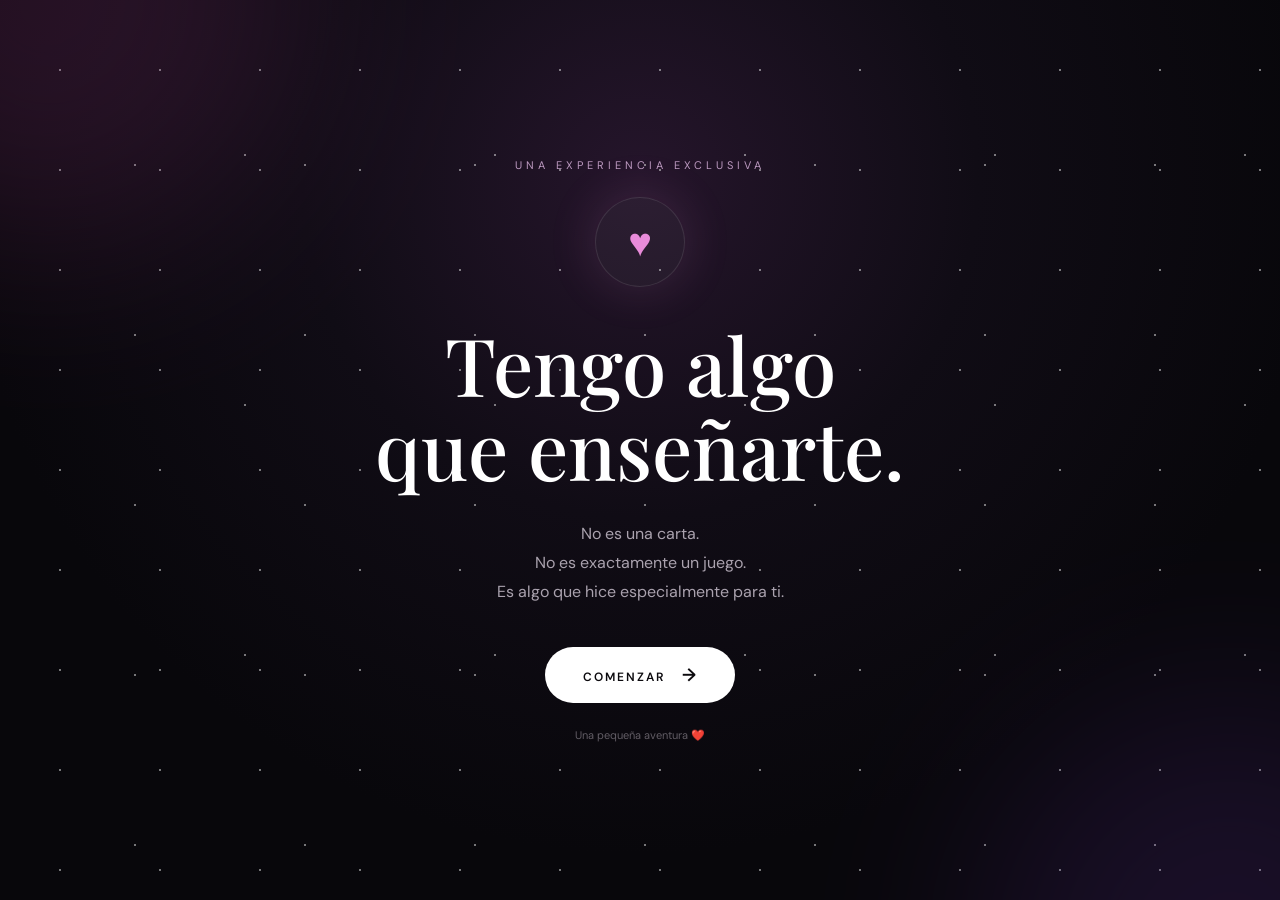
==== commit 91e288c1: "Update index.html" ====
--- a/index.html
+++ b/index.html
@@ -1,30 +1,56 @@
 <!DOCTYPE html>
 <html lang="es">
+
 <head>
+
     <meta charset="UTF-8">
-    <meta name="viewport" content="width=device-width, initial-scale=1.0">
+
+    <meta
+        name="viewport"
+        content="width=device-width, initial-scale=1.0"
+    >
 
     <title>Una pequeña aventura ❤️</title>
 
     <link rel="stylesheet" href="style.css">
+
 </head>
 
+
 <body>
 
-    <!-- Fondo -->
+
+    <!-- =========================================
+         FONDO
+    ========================================== -->
+
     <div class="background">
+
         <div class="stars"></div>
+
         <div class="glow glow-1"></div>
+
         <div class="glow glow-2"></div>
+
     </div>
 
-    <!-- ========================================= -->
-    <!-- INTRO -->
-    <!-- ========================================= -->
+
+
+    <!-- =========================================
+         JUEGO
+    ========================================== -->
 
     <main id="game">
 
-        <section class="screen active" id="intro">
+
+        <!-- =====================================
+             INTRO
+        ====================================== -->
+
+        <section
+            class="screen active"
+            id="intro"
+        >
 
             <div class="intro-content">
 
@@ -32,28 +58,45 @@
                     UNA EXPERIENCIA EXCLUSIVA
                 </div>
 
+
                 <div class="heart-logo">
                     ♥
                 </div>
+
 
                 <h1>
                     Tengo algo<br>
                     que enseñarte.
                 </h1>
 
+
                 <p class="intro-text">
+
                     No es una carta.<br>
+
                     No es exactamente un juego.<br>
+
                     Es algo que hice especialmente para ti.
+
                 </p>
 
-                <button class="main-button" onclick="startGame()">
+
+                <button
+                    class="main-button"
+                    onclick="startGame()"
+                >
+
                     COMENZAR
+
                     <span>→</span>
+
                 </button>
 
+
                 <div class="tiny-text">
-                    Volumen recomendado: 🔊
+
+                    Una pequeña aventura ❤️
+
                 </div>
 
             </div>
@@ -61,43 +104,74 @@
         </section>
 
 
-        <!-- ========================================= -->
-        <!-- NIVEL 1 -->
-        <!-- ========================================= -->
-
-        <section class="screen" id="level1">
+
+        <!-- =====================================
+             NIVEL 1
+        ====================================== -->
+
+        <section
+            class="screen"
+            id="level1"
+        >
 
             <div class="game-header">
-                <span>NIVEL 01</span>
-                <span id="progress1">01 / 04</span>
-            </div>
+
+                <span>
+                    NIVEL 01
+                </span>
+
+                <span id="progress1">
+                    01 / 04
+                </span>
+
+            </div>
+
 
             <div class="question-container">
+
 
                 <div class="level-icon">
                     🧠
                 </div>
+
 
                 <h2>
                     Vamos a comprobar<br>
                     qué tanto me conoces.
                 </h2>
 
+
                 <p class="question-subtitle">
-                    No te preocupes... algunas preguntas tienen trampa.
+
+                    No te preocupes...
+                    algunas preguntas tienen trampa.
+
                 </p>
 
+
                 <div id="question-box">
 
-                    <div class="question-number">
+
+                    <div
+                        class="question-number"
+                        id="question-number"
+                    >
                         PREGUNTA 01
                     </div>
 
+
                     <h3 id="question">
-                        ¿Cuál de estas opciones describe mejor una cita perfecta?
+
+                        Cargando pregunta...
+
                     </h3>
 
-                    <div id="answers" class="answers"></div>
+
+                    <div
+                        id="answers"
+                        class="answers"
+                    ></div>
+
 
                 </div>
 
@@ -106,101 +180,183 @@
         </section>
 
 
-        <!-- ========================================= -->
-        <!-- RESULTADO NIVEL 1 -->
-        <!-- ========================================= -->
-
-        <section class="screen" id="result1">
+
+        <!-- =====================================
+             RESULTADO NIVEL 1
+        ====================================== -->
+
+        <section
+            class="screen"
+            id="result1"
+        >
 
             <div class="result-content">
+
 
                 <div class="result-icon">
                     ✓
                 </div>
 
+
                 <div class="small-label">
                     ANÁLISIS COMPLETADO
                 </div>
+
 
                 <h2>
                     Interesante...
                 </h2>
 
+
                 <p id="result-text">
                     Parece que sabes bastante de mí.
                 </p>
 
+
                 <div class="loading-bar">
-                    <div id="compatibility-bar"></div>
-                </div>
+
+                    <div
+                        id="compatibility-bar"
+                    ></div>
+
+                </div>
+
 
                 <div class="compatibility">
-                    <span>COMPATIBILIDAD</span>
-                    <strong id="compatibility-number">0%</strong>
-                </div>
-
-                <button class="main-button" onclick="goTo('level2')">
+
+                    <span>
+                        COMPATIBILIDAD
+                    </span>
+
+                    <strong
+                        id="compatibility-number"
+                    >
+                        0%
+                    </strong>
+
+                </div>
+
+
+                <button
+                    class="main-button"
+                    onclick="startLevel2()"
+                >
+
                     CONTINUAR
+
                     <span>→</span>
+
                 </button>
 
+
             </div>
 
         </section>
 
 
-        <!-- ========================================= -->
-        <!-- NIVEL 2 -->
-        <!-- ========================================= -->
-
-        <section class="screen" id="level2">
+
+        <!-- =====================================
+             NIVEL 2
+        ====================================== -->
+
+        <section
+            class="screen"
+            id="level2"
+        >
 
             <div class="game-header">
-                <span>NIVEL 02</span>
-                <span>¿QUIÉN ES MÁS PROBABLE?</span>
-            </div>
+
+                <span>
+                    NIVEL 02
+                </span>
+
+                <span id="who-progress">
+                    01 / 05
+                </span>
+
+            </div>
+
 
             <div class="question-container">
+
 
                 <div class="level-icon">
                     😂
                 </div>
+
 
                 <h2>
                     Ahora viene<br>
                     la parte peligrosa.
                 </h2>
 
+
                 <p class="question-subtitle">
-                    Elige con cuidado. Yo también voy a ver tus respuestas.
+
+                    Elige con cuidado.
+                    Yo también voy a ver tus respuestas.
+
                 </p>
 
+
                 <div id="who-question-box">
 
-                    <div class="question-number">
+
+                    <div
+                        class="question-number"
+                        id="who-question-number"
+                    >
                         PREGUNTA 01
                     </div>
 
+
                     <h3 id="who-question">
-                        ¿Quién es más probable que diga "ya voy" cuando todavía no está listo?
+
+                        Cargando pregunta...
+
                     </h3>
 
+
                     <div class="duel-buttons">
 
-                        <button onclick="answerWho('her')">
-                            <span class="avatar">👩</span>
-                            <span id="her-name">TÚ</span>
+
+                        <button
+                            onclick="answerWho('her')"
+                            id="her-button"
+                        >
+
+                            <span class="avatar">
+                                👩
+                            </span>
+
+                            <span id="her-name">
+                                TÚ
+                            </span>
+
                         </button>
+
 
                         <div class="vs">
                             VS
                         </div>
 
-                        <button onclick="answerWho('me')">
-                            <span class="avatar">👨</span>
-                            <span>YO</span>
+
+                        <button
+                            onclick="answerWho('me')"
+                            id="me-button"
+                        >
+
+                            <span class="avatar">
+                                👨
+                            </span>
+
+                            <span>
+                                YO
+                            </span>
+
                         </button>
 
+
                     </div>
 
                 </div>
@@ -210,273 +366,452 @@
         </section>
 
 
-        <!-- ========================================= -->
-        <!-- RESULTADO NIVEL 2 -->
-        <!-- ========================================= -->
-
-        <section class="screen" id="result2">
+
+        <!-- =====================================
+             RESULTADO NIVEL 2
+        ====================================== -->
+
+        <section
+            class="screen"
+            id="result2"
+        >
 
             <div class="result-content">
+
 
                 <div class="result-icon laughing">
                     😂
                 </div>
 
+
                 <div class="small-label">
                     RESULTADO OFICIAL
                 </div>
 
-                <h2 id="who-result-title">
-                    Decisión registrada.
+
+                <h2>
+                    Investigación terminada.
                 </h2>
+
 
                 <p id="who-result">
                     El sistema ha tomado nota.
                 </p>
 
+
                 <div class="warning-box">
+
                     ⚠️ Esta información podría ser utilizada
                     en futuras discusiones.
-                </div>
-
-                <button class="main-button" onclick="goTo('level3')">
-                    SIGUIENTE
+
+                </div>
+
+
+                <button
+                    class="main-button"
+                    onclick="goTo('level3')"
+                >
+
+                    CONTINUAR
+
                     <span>→</span>
+
                 </button>
 
+
             </div>
 
         </section>
 
 
-        <!-- ========================================= -->
-        <!-- NIVEL 3 - CAJAS -->
-        <!-- ========================================= -->
-
-        <section class="screen" id="level3">
+
+        <!-- =====================================
+             NIVEL 3
+        ====================================== -->
+
+        <section
+            class="screen"
+            id="level3"
+        >
 
             <div class="game-header">
-                <span>NIVEL 03</span>
-                <span>OBJETOS ENCONTRADOS</span>
-            </div>
+
+                <span>
+                    NIVEL 03
+                </span>
+
+                <span>
+                    OBJETOS ENCONTRADOS
+                </span>
+
+            </div>
+
 
             <div class="boxes-content">
+
 
                 <div class="level-icon">
                     🎁
                 </div>
+
 
                 <h2>
                     Encontré algunas cosas<br>
                     que quiero darte.
                 </h2>
 
+
                 <p class="question-subtitle">
+
                     Pero tendrás que abrirlas.
+
                 </p>
 
+
                 <div class="gift-grid">
 
-                    <button class="gift" onclick="openGift(1)">
-                        <span>🎁</span>
-                        <small>OBJETO 01</small>
+
+                    <button
+                        class="gift"
+                        id="gift1"
+                        onclick="openGift(1)"
+                    >
+
+                        <span>
+                            🎁
+                        </span>
+
+                        <small>
+                            OBJETO 01
+                        </small>
+
                     </button>
 
-                    <button class="gift" onclick="openGift(2)">
-                        <span>🎧</span>
-                        <small>OBJETO 02</small>
+
+                    <button
+                        class="gift"
+                        id="gift2"
+                        onclick="openGift(2)"
+                    >
+
+                        <span>
+                            🎧
+                        </span>
+
+                        <small>
+                            OBJETO 02
+                        </small>
+
                     </button>
 
-                    <button class="gift" onclick="openGift(3)">
-                        <span>💌</span>
-                        <small>OBJETO 03</small>
+
+                    <button
+                        class="gift"
+                        id="gift3"
+                        onclick="openGift(3)"
+                    >
+
+                        <span>
+                            💌
+                        </span>
+
+                        <small>
+                            OBJETO 03
+                        </small>
+
                     </button>
 
-                    <button class="gift locked" id="gift4" onclick="openGift(4)">
-                        <span>🔒</span>
-                        <small>OBJETO 04</small>
+
+                    <button
+                        class="gift locked"
+                        id="gift4"
+                        onclick="openGift(4)"
+                    >
+
+                        <span>
+                            🔒
+                        </span>
+
+                        <small>
+                            OBJETO 04
+                        </small>
+
                     </button>
 
-                </div>
+
+                </div>
+
 
                 <p class="boxes-counter">
-                    <span id="opened-count">0</span> / 4 desbloqueados
+
+                    <span id="opened-count">
+                        0
+                    </span>
+
+                    / 4 desbloqueados
+
                 </p>
 
+
+                <div id="final-unlock"></div>
+
+
             </div>
 
         </section>
 
 
-        <!-- ========================================= -->
-        <!-- MODAL DE REGALO -->
-        <!-- ========================================= -->
-
-        <div class="modal" id="gift-modal">
+
+        <!-- =====================================
+             MODAL REGALO
+        ====================================== -->
+
+        <div
+            class="modal"
+            id="gift-modal"
+        >
 
             <div class="modal-card">
 
-                <button class="close-modal" onclick="closeGift()">
+
+                <button
+                    class="close-modal"
+                    onclick="closeGift()"
+                >
                     ×
                 </button>
 
-                <div id="gift-icon" class="modal-icon">
+
+                <div
+                    id="gift-icon"
+                    class="modal-icon"
+                >
                     🎁
                 </div>
 
-                <div class="small-label" id="gift-label">
+
+                <div
+                    class="small-label"
+                    id="gift-label"
+                >
                     OBJETO ENCONTRADO
                 </div>
+
 
                 <h2 id="gift-title">
                     Algo para ti
                 </h2>
 
+
                 <p id="gift-text">
                     ...
                 </p>
 
-                <button class="main-button small-button" onclick="closeGift()">
+
+                <button
+                    class="main-button small-button"
+                    onclick="closeGift()"
+                >
+
                     CERRAR
+
                 </button>
 
+
             </div>
 
         </div>
 
 
-        <!-- ========================================= -->
-        <!-- NIVEL 4 -->
-        <!-- ========================================= -->
-
-        <section class="screen" id="level4">
+
+        <!-- =====================================
+             NIVEL FINAL
+        ====================================== -->
+
+        <section
+            class="screen"
+            id="level4"
+        >
 
             <div class="final-content">
+
 
                 <div class="final-symbol">
                     ∞
                 </div>
 
+
                 <div class="small-label">
                     ÚLTIMO NIVEL
                 </div>
+
 
                 <h2>
                     Hay algo que<br>
                     quiero decirte.
                 </h2>
 
+
                 <p>
                     Y esta vez no tienes que responder nada.
                 </p>
 
-                <button class="main-button" onclick="showLetter()">
+
+                <button
+                    class="main-button"
+                    onclick="showLetter()"
+                >
+
                     ABRIR
-                    <span>♡</span>
+
+                    <span>
+                        ♡
+                    </span>
+
                 </button>
 
+
             </div>
 
         </section>
 
 
-        <!-- ========================================= -->
-        <!-- CARTA -->
-        <!-- ========================================= -->
-
-        <section class="screen" id="letter">
+
+        <!-- =====================================
+             CARTA
+        ====================================== -->
+
+        <section
+            class="screen"
+            id="letter"
+        >
 
             <div class="letter-container">
+
 
                 <div class="letter-top">
                     PARA TI
                 </div>
 
+
                 <div class="letter-card">
+
 
                     <div class="letter-heart">
                         ♥
                     </div>
 
+
                     <h2>
                         Feliz aniversario.
                     </h2>
 
+
                     <p>
                         Bueno...
                     </p>
 
+
                     <p>
-                        Si llegaste hasta aquí, significa que
-                        sobreviviste a mi pequeño juego.
-                    </p>
+                        Si llegaste hasta aquí,
+                        significa que sobreviviste
+                        a mi pequeño juego.
+                    </p>
+
 
                     <p>
                         La verdad es que no sabía muy bien
                         cómo hacer algo especial para ti.
                     </p>
 
+
                     <p>
-                        Así que decidí hacer algo que fuera
+                        Así que decidí hacer algo
                         un poquito diferente.
                     </p>
 
+
                     <p>
-                        No tengo una colección gigante de fotos,
-                        ni soy la persona que recuerda perfectamente
-                        cada fecha y cada detalle.
-                    </p>
+                        No tengo una colección gigante
+                        de fotos, ni soy la persona que
+                        recuerda perfectamente cada fecha
+                        y cada detalle.
+                    </p>
+
 
                     <p>
                         Pero hay algo que sí sé.
                     </p>
 
+
                     <p class="important">
                         Me gusta tenerte en mi vida.
                     </p>
 
+
                     <p>
                         Y después de todo este tiempo,
-                        sigo queriendo descubrir todas las cosas
-                        que todavía nos faltan por vivir.
-                    </p>
+                        sigo queriendo descubrir todas
+                        las cosas que todavía nos faltan
+                        por vivir.
+                    </p>
+
 
                     <p>
                         Gracias por este año.
                     </p>
 
+
                     <p class="signature">
                         ❤️
                     </p>
 
+
                     <div class="signature-name">
+
                         Con cariño,<br>
-                        <strong>YO</strong>
+
+                        <strong>
+                            YO
+                        </strong>
+
                     </div>
 
-                </div>
+
+                </div>
+
 
                 <div class="final-message">
+
                     Esto no es el final.
                     <br>
                     Es apenas el primer capítulo.
-                </div>
+
+                </div>
+
 
             </div>
 
         </section>
 
+
     </main>
 
 
-    <!-- ========================================= -->
-    <!-- CONFETI -->
-    <!-- ========================================= -->
+
+    <!-- =========================================
+         CONFETI
+    ========================================== -->
 
     <div id="confetti-container"></div>
 
 
+
+    <!-- JAVASCRIPT -->
+
     <script src="script.js"></script>
 
+
 </body>
+
 </html>
--- a/style.css
+++ b/style.css
@@ -1,384 +1,938 @@
+@import url('https://fonts.googleapis.com/css2?family=DM+Sans:wght@300;400;500;600&family=Playfair+Display:wght@400;500;600&display=swap');
+
+
+/* =========================================
+   GENERAL
+========================================= */
+
 * {
-  margin: 0;
-  padding: 0;
-  box-sizing: border-box;
+    margin: 0;
+    padding: 0;
+    box-sizing: border-box;
+}
+
+html {
+    scroll-behavior: smooth;
 }
 
 body {
-  min-height: 100vh;
-  background: radial-gradient(ellipse at bottom, #1B2735 0%, #090A0F 100%);
-  color: #fff;
-  font-family: 'Poppins', sans-serif;
-  display: flex;
-  justify-content: center;
-  align-items: center;
-  padding: 20px;
-  overflow-x: hidden;
-  position: relative;
-}
-
-/* Pantalla de Intro / Terminal */
-.intro-overlay {
-  position: fixed;
-  top: 0;
-  left: 0;
-  width: 100%;
-  height: 100%;
-  background: #090A0F;
-  z-index: 100;
-  display: flex;
-  justify-content: center;
-  align-items: center;
-  padding: 20px;
-}
-
-.terminal-box {
-  background: rgba(15, 23, 42, 0.95);
-  border: 1px solid rgba(255, 117, 140, 0.3);
-  border-radius: 20px;
-  padding: 30px;
-  max-width: 440px;
-  width: 100%;
-  font-family: 'Fira Code', monospace;
-  box-shadow: 0 15px 35px rgba(0,0,0,0.6);
-  text-align: center;
-}
-
-.terminal-title-big {
-  font-family: 'Caveat', cursive;
-  font-size: 2.4rem;
-  color: #ff758c;
-  margin-bottom: 8px;
-}
-
-#partner-name {
-  width: 100%;
-  padding: 14px 16px;
-  border-radius: 12px;
-  border: 1px solid rgba(255, 255, 255, 0.2);
-  background: rgba(255, 255, 255, 0.05);
-  color: white;
-  font-family: 'Poppins', sans-serif;
-  font-size: 1rem;
-  outline: none;
-  text-align: center;
-  transition: border-color 0.3s;
-}
-
-#partner-name:focus {
-  border-color: #ff758c;
-}
-
-#partner-name::placeholder {
-  color: #8892b0;
-}
-
-.terminal-header {
-  font-size: 1rem;
-  color: #ff758c;
-  margin-bottom: 15px;
-  font-weight: 600;
-  text-align: left;
-}
-
-.progress-bar-container {
-  background: rgba(255, 255, 255, 0.1);
-  border-radius: 10px;
-  height: 12px;
-  overflow: hidden;
-  margin-bottom: 8px;
-}
-
-#progress-fill {
-  height: 100%;
-  width: 0%;
-  background: linear-gradient(90deg, #ff758c, #ffd700);
-  transition: width 0.1s linear;
-}
-
-#progress-text {
-  text-align: right;
-  font-size: 0.85rem;
-  color: #aaa;
-  margin-bottom: 20px;
-}
-
-.checklist {
-  display: flex;
-  flex-direction: column;
-  gap: 10px;
-  font-size: 0.9rem;
-  text-align: left;
-}
-
-.check-item {
-  display: flex;
-  justify-content: space-between;
-  color: #8892b0;
-  opacity: 0.4;
-  transition: opacity 0.3s;
-}
-
-.check-item.active {
-  opacity: 1;
-  color: #fff;
-}
-
-/* Estilo Error 404 */
-.error-container {
-  text-align: center;
-  animation: fadeIn 0.5s ease;
-}
-
-.error-code {
-  font-size: 2.5rem;
-  color: #ff758c;
-  font-weight: 700;
-  margin-bottom: 5px;
-}
-
-.error-title {
-  font-size: 1.1rem;
-  font-weight: 600;
-  margin-bottom: 15px;
-}
-
-.error-quote {
-  font-style: italic;
-  font-size: 1rem;
-  color: #e2e8f0;
-  margin-bottom: 10px;
-  background: rgba(255, 255, 255, 0.05);
-  padding: 12px;
-  border-radius: 10px;
-  border-left: 3px solid #ff758c;
-}
-
-.error-emoji {
-  font-size: 1.8rem;
-  margin-bottom: 20px;
-}
-
-.btn-start {
-  width: 100%;
-  padding: 14px;
-  border: none;
-  border-radius: 12px;
-  background: linear-gradient(135deg, #ff758c 0%, #ff7eb3 100%);
-  color: white;
-  font-weight: 600;
-  font-family: 'Poppins', sans-serif;
-  cursor: pointer;
-  box-shadow: 0 4px 15px rgba(255, 117, 140, 0.4);
-  transition: transform 0.2s;
-}
-
-.btn-start:hover {
-  transform: scale(1.02);
-}
-
-/* Cielo y Tarjeta Principal */
-#sky {
-  position: fixed;
-  top: 0;
-  left: 0;
-  width: 100%;
-  height: 100%;
-  pointer-events: none;
-  z-index: 1;
-}
-
-.star-particle {
-  position: absolute;
-  background: white;
-  border-radius: 50%;
-  opacity: 0.8;
-  animation: twinkle infinite alternate;
-}
-
-@keyframes twinkle {
-  0% { opacity: 0.2; transform: scale(0.8); }
-  100% { opacity: 1; transform: scale(1.2); }
-}
-
-.card {
-  position: relative;
-  z-index: 2;
-  background: rgba(255, 255, 255, 0.08);
-  backdrop-filter: blur(15px);
-  -webkit-backdrop-filter: blur(15px);
-  border: 1px solid rgba(255, 255, 255, 0.15);
-  border-radius: 24px;
-  padding: 35px 25px;
-  max-width: 480px;
-  width: 100%;
-  text-align: center;
-  box-shadow: 0 15px 35px rgba(0, 0, 0, 0.5);
-}
-
-.tag {
-  background: rgba(255, 75, 110, 0.2);
-  color: #ff758c;
-  padding: 6px 14px;
-  border-radius: 20px;
-  font-size: 0.85rem;
-  font-weight: 600;
-  display: inline-block;
-  margin-bottom: 12px;
-}
-
-.card h1 {
-  font-size: 1.4rem;
-  font-weight: 600;
-  margin-bottom: 10px;
-  line-height: 1.4;
-}
-
-.subtitle {
-  font-size: 0.9rem;
-  color: #d1d5db;
-}
-
-.stars-grid {
-  display: grid;
-  grid-template-columns: repeat(2, 1fr);
-  gap: 15px;
-  margin-bottom: 20px;
-}
-
-.star-btn {
-  background: rgba(255, 255, 255, 0.05);
-  border: 1px solid rgba(255, 255, 255, 0.2);
-  color: #fff;
-  border-radius: 16px;
-  padding: 18px 10px;
-  cursor: pointer;
-  display: flex;
-  flex-direction: column;
-  align-items: center;
-  gap: 6px;
-  transition: all 0.3s ease;
-}
-
-.star-btn .icon {
-  font-size: 1.8rem;
-}
-
-.star-btn .label {
-  font-size: 0.85rem;
-  font-weight: 500;
-}
-
-.star-btn:hover {
-  background: rgba(255, 215, 0, 0.15);
-  border-color: #ffd700;
-  transform: translateY(-3px);
-}
-
-.star-btn.opened {
-  border-color: #ff758c;
-  background: rgba(255, 117, 140, 0.15);
-}
-
-.memory-box {
-  background: rgba(0, 0, 0, 0.3);
-  border-radius: 16px;
-  padding: 16px;
-  margin-top: 15px;
-  border-left: 3px solid #ff758c;
-  animation: fadeIn 0.4s ease;
-}
-
-.memory-box p {
-  font-size: 0.95rem;
-  font-style: italic;
-  color: #ffebef;
-}
-
-.btn-letter {
-  margin-top: 25px;
-  width: 100%;
-  padding: 14px;
-  border: none;
-  border-radius: 14px;
-  background: linear-gradient(135deg, #ff758c 0%, #ff7eb3 100%);
-  color: white;
-  font-weight: 600;
-  font-size: 1rem;
-  cursor: pointer;
-  box-shadow: 0 4px 15px rgba(255, 117, 140, 0.4);
-}
-
-/* Modal Carta */
+    font-family: "DM Sans", sans-serif;
+    background: #08070b;
+    color: #ffffff;
+    min-height: 100vh;
+    overflow-x: hidden;
+}
+
+button {
+    font-family: inherit;
+}
+
+
+/* =========================================
+   BACKGROUND
+========================================= */
+
+.background {
+    position: fixed;
+    inset: 0;
+    z-index: -5;
+    overflow: hidden;
+    background:
+        radial-gradient(
+            circle at 50% 20%,
+            #25152b 0%,
+            #100c15 35%,
+            #08070b 70%
+        );
+}
+
+.stars {
+    position: absolute;
+    inset: 0;
+    opacity: 0.45;
+    background-image:
+        radial-gradient(circle, white 1px, transparent 1px),
+        radial-gradient(circle, white 1px, transparent 1px),
+        radial-gradient(circle, white 1px, transparent 1px);
+
+    background-size:
+        100px 100px,
+        170px 170px,
+        250px 250px;
+
+    background-position:
+        10px 20px,
+        50px 80px,
+        120px 30px;
+}
+
+.glow {
+    position: absolute;
+    width: 500px;
+    height: 500px;
+    border-radius: 50%;
+    filter: blur(100px);
+    opacity: 0.18;
+}
+
+.glow-1 {
+    background: #a83f91;
+    top: -250px;
+    left: -200px;
+}
+
+.glow-2 {
+    background: #6934a8;
+    bottom: -300px;
+    right: -200px;
+}
+
+
+/* =========================================
+   SCREENS
+========================================= */
+
+#game {
+    min-height: 100vh;
+}
+
+.screen {
+    min-height: 100vh;
+    width: 100%;
+    display: none;
+    align-items: center;
+    justify-content: center;
+    padding: 40px 20px;
+}
+
+.screen.active {
+    display: flex;
+    animation: screenIn 0.7s ease forwards;
+}
+
+@keyframes screenIn {
+
+    from {
+        opacity: 0;
+        transform: translateY(20px);
+    }
+
+    to {
+        opacity: 1;
+        transform: translateY(0);
+    }
+
+}
+
+
+/* =========================================
+   INTRO
+========================================= */
+
+.intro-content {
+    text-align: center;
+    max-width: 650px;
+}
+
+.small-label {
+    font-size: 11px;
+    letter-spacing: 4px;
+    color: #bd9ac1;
+    margin-bottom: 25px;
+}
+
+.heart-logo {
+    width: 90px;
+    height: 90px;
+
+    margin: 0 auto 35px;
+
+    display: flex;
+    align-items: center;
+    justify-content: center;
+
+    border-radius: 50%;
+
+    background: rgba(255,255,255,0.04);
+    border: 1px solid rgba(255,255,255,0.1);
+
+    color: #e88bd9;
+    font-size: 40px;
+
+    box-shadow:
+        0 0 50px rgba(232,139,217,0.15);
+
+    animation: floating 3s ease-in-out infinite;
+}
+
+@keyframes floating {
+
+    0%, 100% {
+        transform: translateY(0);
+    }
+
+    50% {
+        transform: translateY(-10px);
+    }
+
+}
+
+h1,
+h2 {
+    font-family: "Playfair Display", serif;
+    font-weight: 500;
+}
+
+h1 {
+    font-size: clamp(48px, 8vw, 80px);
+    line-height: 1.05;
+    margin-bottom: 30px;
+}
+
+.intro-text {
+    color: #aaa2ae;
+    font-size: 16px;
+    line-height: 1.8;
+    margin-bottom: 40px;
+}
+
+.tiny-text {
+    margin-top: 25px;
+    color: #625d65;
+    font-size: 11px;
+}
+
+
+/* =========================================
+   BUTTON
+========================================= */
+
+.main-button {
+    border: none;
+    background: #ffffff;
+    color: #0c0a0e;
+
+    padding: 16px 28px;
+
+    min-width: 190px;
+
+    border-radius: 50px;
+
+    font-size: 12px;
+    font-weight: 600;
+    letter-spacing: 2px;
+
+    cursor: pointer;
+
+    transition:
+        transform 0.25s,
+        box-shadow 0.25s,
+        background 0.25s;
+}
+
+.main-button span {
+    margin-left: 12px;
+    font-size: 18px;
+}
+
+.main-button:hover {
+    transform: translateY(-3px);
+    box-shadow:
+        0 15px 35px rgba(255,255,255,0.12);
+}
+
+.main-button:active {
+    transform: scale(0.96);
+}
+
+
+/* =========================================
+   GAME HEADER
+========================================= */
+
+.game-header {
+    position: absolute;
+    top: 30px;
+    left: 30px;
+    right: 30px;
+
+    display: flex;
+    justify-content: space-between;
+
+    font-size: 10px;
+    letter-spacing: 3px;
+
+    color: #6e6871;
+}
+
+
+/* =========================================
+   QUESTION
+========================================= */
+
+.question-container {
+    width: 100%;
+    max-width: 700px;
+    text-align: center;
+}
+
+.level-icon {
+    font-size: 35px;
+    margin-bottom: 25px;
+}
+
+.question-container h2 {
+    font-size: clamp(34px, 6vw, 52px);
+    line-height: 1.15;
+    margin-bottom: 15px;
+}
+
+.question-subtitle {
+    color: #77717c;
+    font-size: 14px;
+    margin-bottom: 45px;
+}
+
+#question-box,
+#who-question-box {
+    background: rgba(255,255,255,0.035);
+
+    border: 1px solid rgba(255,255,255,0.08);
+
+    border-radius: 25px;
+
+    padding: 35px;
+
+    backdrop-filter: blur(15px);
+}
+
+.question-number {
+    font-size: 10px;
+    letter-spacing: 3px;
+    color: #bd9ac1;
+    margin-bottom: 20px;
+}
+
+#question,
+#who-question {
+    font-family: "Playfair Display", serif;
+    font-weight: 400;
+    font-size: 23px;
+    line-height: 1.4;
+    margin-bottom: 30px;
+}
+
+
+/* =========================================
+   ANSWERS
+========================================= */
+
+.answers {
+    display: grid;
+    gap: 10px;
+}
+
+.answer {
+    width: 100%;
+
+    padding: 17px 20px;
+
+    background: rgba(255,255,255,0.03);
+
+    border: 1px solid rgba(255,255,255,0.08);
+
+    border-radius: 14px;
+
+    color: #ddd8df;
+
+    cursor: pointer;
+
+    text-align: left;
+
+    transition: 0.25s;
+}
+
+.answer:hover {
+    background: rgba(255,255,255,0.08);
+    border-color: rgba(255,255,255,0.2);
+    transform: translateX(5px);
+}
+
+.answer.correct {
+    background: rgba(104, 194, 139, 0.12);
+    border-color: rgba(104, 194, 139, 0.5);
+}
+
+.answer.wrong {
+    background: rgba(210, 80, 110, 0.12);
+    border-color: rgba(210, 80, 110, 0.5);
+}
+
+
+/* =========================================
+   RESULT
+========================================= */
+
+.result-content {
+    text-align: center;
+    max-width: 550px;
+}
+
+.result-icon {
+    width: 80px;
+    height: 80px;
+
+    border-radius: 50%;
+
+    display: flex;
+    align-items: center;
+    justify-content: center;
+
+    margin: 0 auto 30px;
+
+    background: rgba(120,220,160,0.08);
+
+    border: 1px solid rgba(120,220,160,0.2);
+
+    color: #9ce0b6;
+
+    font-size: 30px;
+}
+
+.result-icon.laughing {
+    background: rgba(255,255,255,0.05);
+    border-color: rgba(255,255,255,0.1);
+}
+
+.result-content h2 {
+    font-size: 48px;
+    margin-bottom: 20px;
+}
+
+.result-content p {
+    color: #aaa2ae;
+    line-height: 1.8;
+    margin-bottom: 35px;
+}
+
+.loading-bar {
+    width: 100%;
+    height: 5px;
+
+    background: rgba(255,255,255,0.08);
+
+    border-radius: 20px;
+
+    overflow: hidden;
+
+    margin-bottom: 12px;
+}
+
+#compatibility-bar {
+    height: 100%;
+    width: 0;
+
+    background: linear-gradient(
+        90deg,
+        #92548d,
+        #e88bd9
+    );
+
+    transition: width 1.5s ease;
+}
+
+.compatibility {
+    display: flex;
+    justify-content: space-between;
+
+    font-size: 10px;
+    letter-spacing: 2px;
+
+    color: #6f6872;
+
+    margin-bottom: 40px;
+}
+
+.compatibility strong {
+    color: #e5c4e2;
+}
+
+
+/* =========================================
+   WHO IS MORE LIKELY
+========================================= */
+
+.duel-buttons {
+    display: flex;
+    align-items: center;
+    justify-content: center;
+    gap: 15px;
+}
+
+.duel-buttons button {
+    flex: 1;
+
+    min-height: 150px;
+
+    border: 1px solid rgba(255,255,255,0.08);
+
+    background: rgba(255,255,255,0.03);
+
+    border-radius: 20px;
+
+    color: white;
+
+    cursor: pointer;
+
+    display: flex;
+    flex-direction: column;
+    align-items: center;
+    justify-content: center;
+
+    gap: 15px;
+
+    transition: 0.25s;
+}
+
+.duel-buttons button:hover {
+    transform: translateY(-5px);
+    background: rgba(255,255,255,0.08);
+}
+
+.avatar {
+    font-size: 45px;
+}
+
+.vs {
+    color: #655e69;
+    font-size: 11px;
+    letter-spacing: 2px;
+}
+
+.warning-box {
+    padding: 15px;
+
+    border-radius: 12px;
+
+    background: rgba(255,180,80,0.06);
+
+    border: 1px solid rgba(255,180,80,0.12);
+
+    color: #9e8e7b;
+
+    font-size: 12px;
+
+    margin-bottom: 30px;
+}
+
+
+/* =========================================
+   GIFTS
+========================================= */
+
+.boxes-content {
+    width: 100%;
+    max-width: 700px;
+    text-align: center;
+}
+
+.boxes-content h2 {
+    font-size: 45px;
+    line-height: 1.15;
+    margin-bottom: 15px;
+}
+
+.gift-grid {
+    display: grid;
+    grid-template-columns: repeat(4, 1fr);
+    gap: 12px;
+    margin-top: 40px;
+}
+
+.gift {
+    min-height: 150px;
+
+    background: rgba(255,255,255,0.035);
+
+    border: 1px solid rgba(255,255,255,0.08);
+
+    border-radius: 20px;
+
+    color: white;
+
+    cursor: pointer;
+
+    display: flex;
+    flex-direction: column;
+    align-items: center;
+    justify-content: center;
+
+    gap: 15px;
+
+    transition: 0.3s;
+}
+
+.gift span {
+    font-size: 40px;
+}
+
+.gift small {
+    font-size: 9px;
+    letter-spacing: 2px;
+    color: #766f7a;
+}
+
+.gift:hover {
+    transform: translateY(-7px);
+    background: rgba(255,255,255,0.07);
+}
+
+.gift.opened {
+    border-color: rgba(232,139,217,0.35);
+}
+
+.gift.locked {
+    opacity: 0.5;
+}
+
+.boxes-counter {
+    margin-top: 25px;
+    font-size: 11px;
+    color: #706a74;
+    letter-spacing: 2px;
+}
+
+#opened-count {
+    color: #e88bd9;
+}
+
+
+/* =========================================
+   MODAL
+========================================= */
+
 .modal {
-  position: fixed;
-  top: 0;
-  left: 0;
-  width: 100%;
-  height: 100%;
-  background: rgba(0, 0, 0, 0.7);
-  backdrop-filter: blur(8px);
-  z-index: 10;
-  display: flex;
-  justify-content: center;
-  align-items: center;
-  padding: 20px;
-}
-
-.modal-content {
-  background: #fffdf9;
-  color: #333;
-  padding: 30px;
-  border-radius: 20px;
-  max-width: 440px;
-  position: relative;
-  box-shadow: 0 10px 30px rgba(0,0,0,0.5);
-  animation: scaleUp 0.3s ease;
-}
-
-.modal-content h2 {
-  font-family: 'Caveat', cursive;
-  font-size: 2rem;
-  color: #d83a56;
-  margin-bottom: 15px;
-}
-
-.letter-body p {
-  font-size: 0.95rem;
-  line-height: 1.6;
-  margin-bottom: 12px;
-  color: #4a4a4a;
+    position: fixed;
+    inset: 0;
+
+    background: rgba(0,0,0,0.75);
+
+    backdrop-filter: blur(12px);
+
+    display: none;
+
+    align-items: center;
+    justify-content: center;
+
+    padding: 20px;
+
+    z-index: 100;
+}
+
+.modal.show {
+    display: flex;
+    animation: fadeIn 0.3s ease;
+}
+
+@keyframes fadeIn {
+
+    from {
+        opacity: 0;
+    }
+
+    to {
+        opacity: 1;
+    }
+
+}
+
+.modal-card {
+    position: relative;
+
+    width: 100%;
+    max-width: 500px;
+
+    background: #141118;
+
+    border: 1px solid rgba(255,255,255,0.1);
+
+    border-radius: 25px;
+
+    padding: 45px 35px;
+
+    text-align: center;
+
+    animation: modalIn 0.4s ease;
+}
+
+@keyframes modalIn {
+
+    from {
+        transform: scale(0.9);
+        opacity: 0;
+    }
+
+    to {
+        transform: scale(1);
+        opacity: 1;
+    }
+
+}
+
+.close-modal {
+    position: absolute;
+    top: 15px;
+    right: 20px;
+
+    background: none;
+    border: none;
+
+    color: #777;
+
+    font-size: 30px;
+
+    cursor: pointer;
+}
+
+.modal-icon {
+    font-size: 55px;
+    margin-bottom: 20px;
+}
+
+.modal-card h2 {
+    font-size: 35px;
+    margin-bottom: 20px;
+}
+
+.modal-card p {
+    color: #aaa2ae;
+    line-height: 1.8;
+    margin-bottom: 30px;
+}
+
+.small-button {
+    min-width: 130px;
+    padding: 12px 20px;
+}
+
+
+/* =========================================
+   FINAL
+========================================= */
+
+.final-content {
+    text-align: center;
+}
+
+.final-symbol {
+    font-family: "Playfair Display", serif;
+
+    font-size: 100px;
+
+    color: #d98bce;
+
+    margin-bottom: 25px;
+
+    animation: floating 3s ease-in-out infinite;
+}
+
+.final-content h2 {
+    font-size: 55px;
+    line-height: 1.1;
+    margin-bottom: 20px;
+}
+
+.final-content p {
+    color: #77717c;
+    margin-bottom: 40px;
+}
+
+
+/* =========================================
+   LETTER
+========================================= */
+
+.letter-container {
+    width: 100%;
+    max-width: 650px;
+
+    text-align: center;
+}
+
+.letter-top {
+    font-size: 10px;
+    letter-spacing: 5px;
+    color: #8b748a;
+    margin-bottom: 25px;
+}
+
+.letter-card {
+    background: #f3eee8;
+    color: #2c252b;
+
+    border-radius: 4px;
+
+    padding: 55px 50px;
+
+    text-align: left;
+
+    box-shadow:
+        0 30px 80px rgba(0,0,0,0.4);
+
+    position: relative;
+}
+
+.letter-heart {
+    color: #a75291;
+    font-size: 25px;
+    text-align: center;
+    margin-bottom: 25px;
+}
+
+.letter-card h2 {
+    text-align: center;
+
+    font-size: 38px;
+
+    margin-bottom: 35px;
+}
+
+.letter-card p {
+    font-family: "Playfair Display", serif;
+
+    font-size: 16px;
+
+    line-height: 1.9;
+
+    margin-bottom: 20px;
+}
+
+.letter-card .important {
+    font-size: 24px;
+    text-align: center;
+    color: #914a82;
+    margin: 35px 0;
 }
 
 .signature {
-  font-family: 'Caveat', cursive;
-  font-size: 1.4rem !important;
-  color: #d83a56;
-  margin-top: 15px;
-  text-align: right;
-}
-
-.close-btn {
-  position: absolute;
-  top: 12px;
-  right: 15px;
-  background: none;
-  border: none;
-  font-size: 1.8rem;
-  cursor: pointer;
-  color: #888;
-}
-
-.hidden {
-  display: none !important;
-}
-
-@keyframes fadeIn {
-  from { opacity: 0; transform: translateY(6px); }
-  to { opacity: 1; transform: translateY(0); }
-}
-
-@keyframes scaleUp {
-  from { opacity: 0; transform: scale(0.9); }
-  to { opacity: 1; transform: scale(1); }
-}
+    text-align: center;
+    color: #a75291;
+    font-size: 30px !important;
+    margin-top: 35px;
+    margin-bottom: 5px !important;
+}
+
+.signature-name {
+    text-align: center;
+    font-family: "Playfair Display", serif;
+    color: #62545e;
+    line-height: 1.7;
+}
+
+.final-message {
+    color: #706872;
+    font-size: 12px;
+    letter-spacing: 1px;
+    line-height: 2;
+    margin-top: 30px;
+}
+
+
+/* =========================================
+   CONFETTI
+========================================= */
+
+#confetti-container {
+    position: fixed;
+    inset: 0;
+
+    pointer-events: none;
+
+    overflow: hidden;
+
+    z-index: 200;
+}
+
+.confetti {
+    position: absolute;
+
+    top: -20px;
+
+    width: 8px;
+    height: 14px;
+
+    animation:
+        confettiFall linear forwards;
+}
+
+@keyframes confettiFall {
+
+    to {
+        transform:
+            translateY(110vh)
+            rotate(720deg);
+
+        opacity: 0;
+    }
+
+}
+
+
+/* =========================================
+   MOBILE
+========================================= */
+
+@media (max-width: 650px) {
+
+    .screen {
+        padding: 70px 18px 35px;
+    }
+
+    h1 {
+        font-size: 50px;
+    }
+
+    .question-container h2,
+    .boxes-content h2 {
+        font-size: 36px;
+    }
+
+    #question-box,
+    #who-question-box {
+        padding: 25px 18px;
+    }
+
+    .gift-grid {
+        grid-template-columns: repeat(2, 1fr);
+    }
+
+    .gift {
+        min-height: 120px;
+    }
+
+    .duel-buttons {
+        flex-direction: column;
+    }
+
+    .duel-buttons button {
+        width: 100%;
+        min-height: 110px;
+    }
+
+    .vs {
+        display: none;
+    }
+
+    .letter-card {
+        padding: 40px 25px;
+    }
+
+    .letter-card h2 {
+        font-size: 32px;
+    }
+
+    .letter-card p {
+        font-size: 15px;
+    }
+
+}
